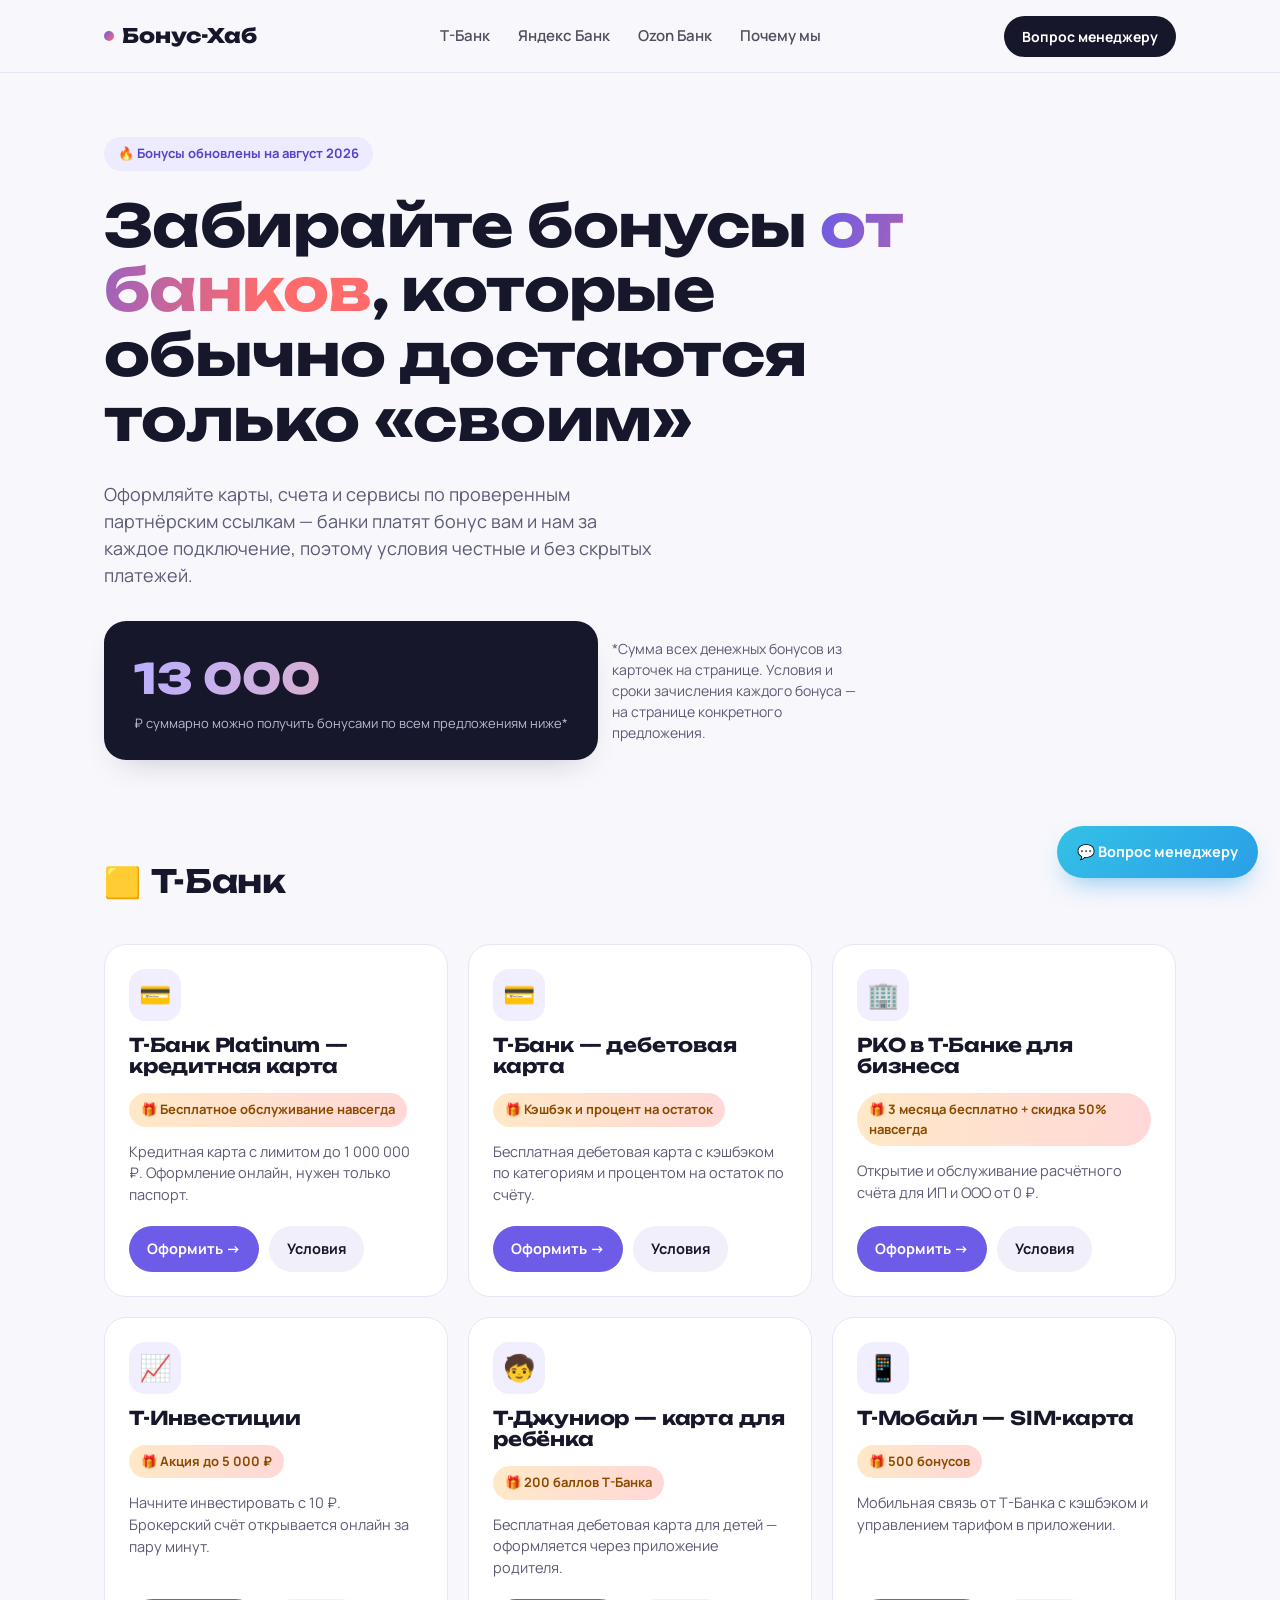
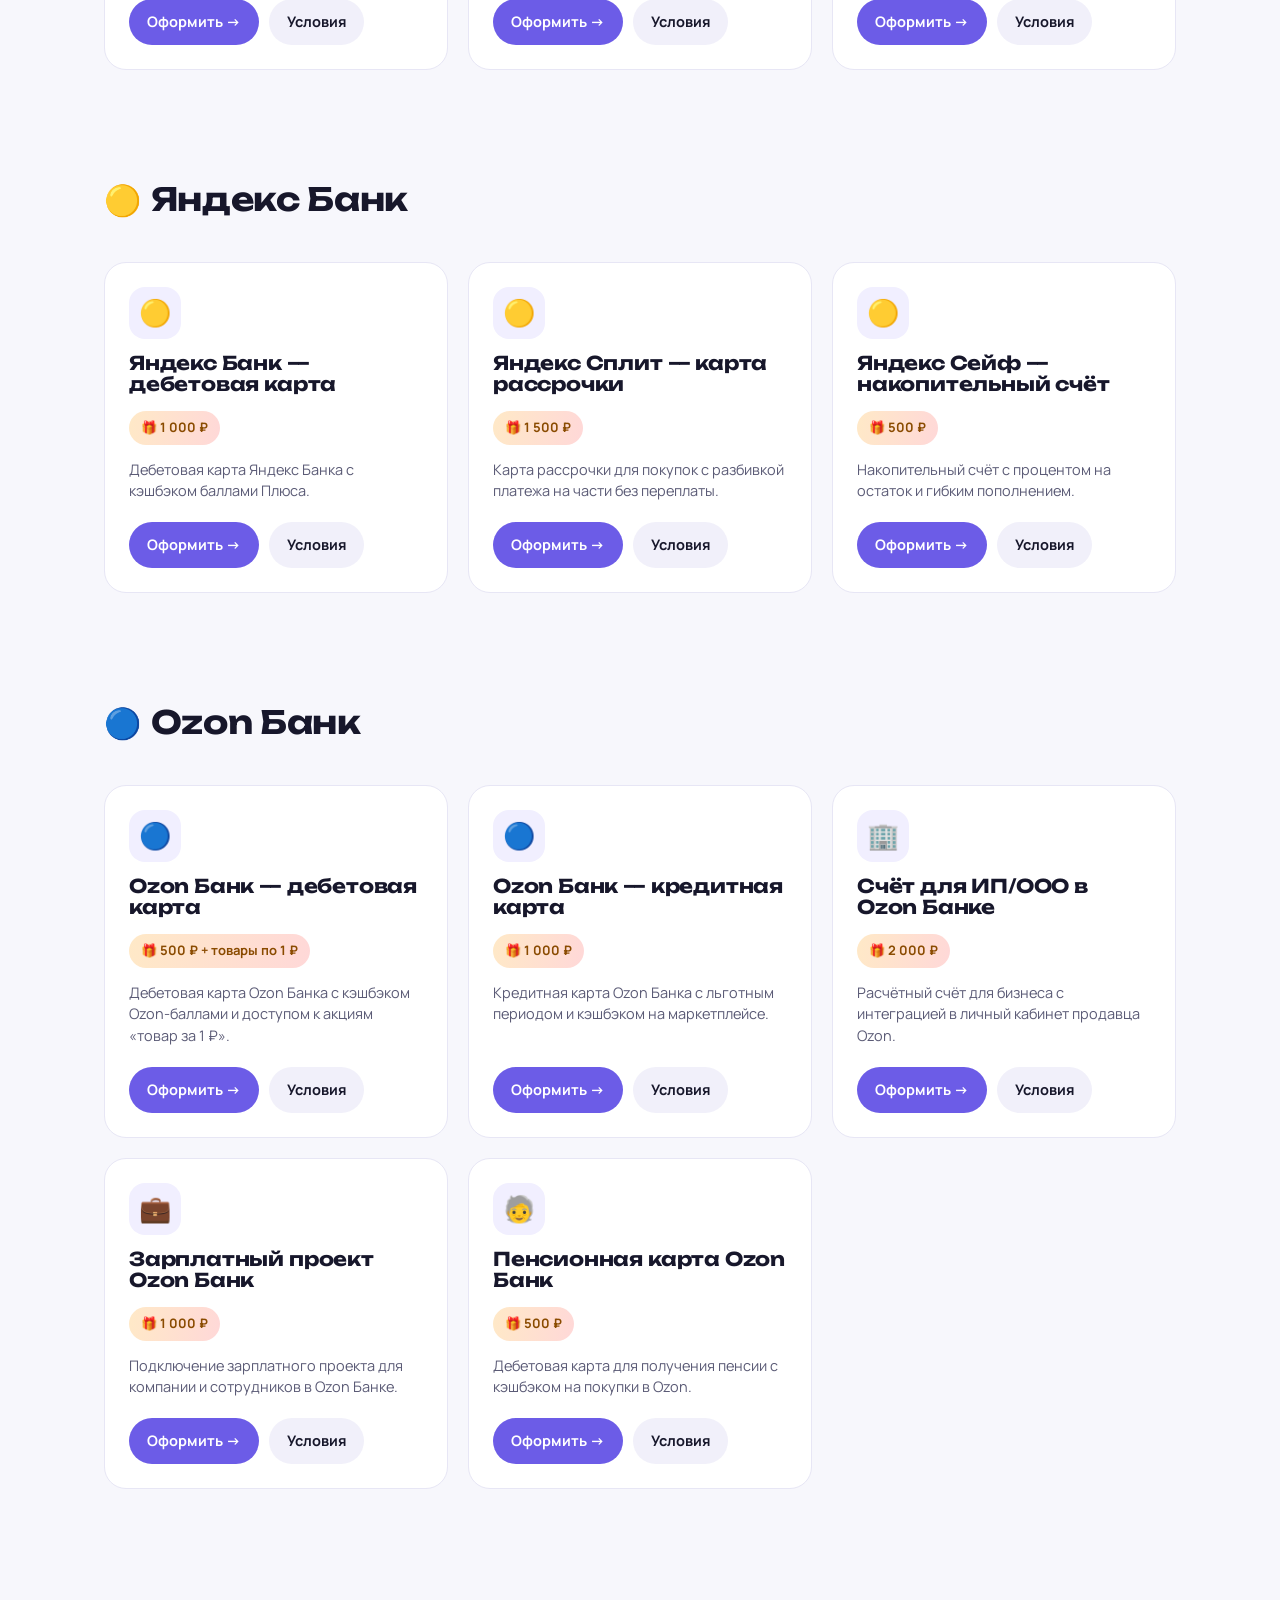
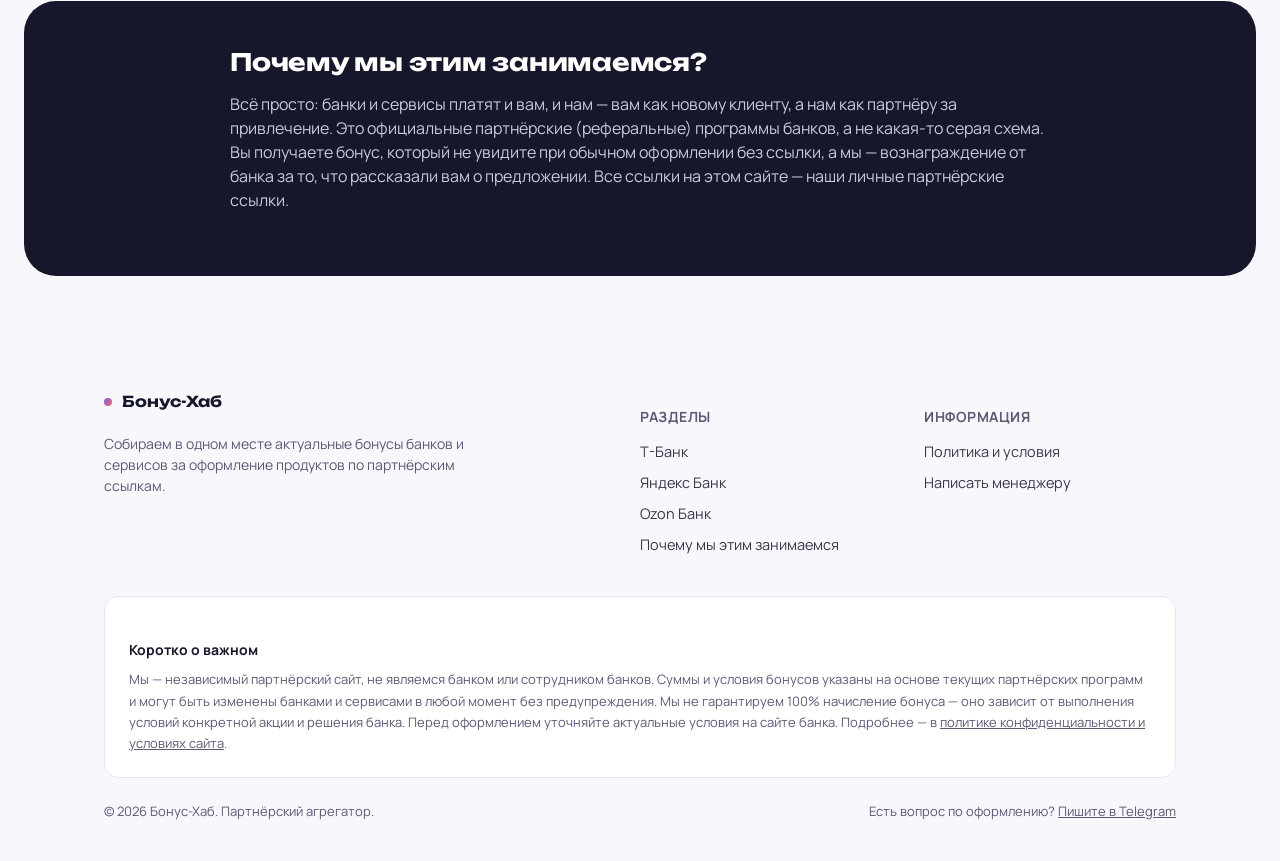
==== index.html @ 2cb7980d "Add files via upload" ====
<!DOCTYPE html>
<html lang="ru">
<head>
<meta charset="UTF-8">
<meta name="viewport" content="width=device-width, initial-scale=1.0">
<title>Бонус-Хаб — бонусы банков за оформление карт и счетов по ссылке</title>
<meta name="description" content="Каталог актуальных партнёрских предложений Т-Банка, Яндекс Банка и Ozon Банка: карты, счета, инвестиции и бонусы за оформление.">
<link rel="stylesheet" href="style.css">

</head>
<body>
<header class="site-header">
  <div class="container">
    <a href="index.html" class="logo"><span class="dot"></span>Бонус-Хаб</a>
    <nav class="main-nav">
      <a href="index.html#tbank">Т-Банк</a>
      <a href="index.html#yandex">Яндекс Банк</a>
      <a href="index.html#ozon">Ozon Банк</a>
      <a href="index.html#why">Почему мы</a>
    </nav>
    <a class="nav-cta" href="https://t.me/haunterof" target="_blank" rel="noopener">Вопрос менеджеру</a>
  </div>
</header>


<section class="hero">
  <div class="container">
    <span class="eyebrow">🔥 Бонусы обновлены на август 2026</span>
    <h1>Забирайте бонусы <em>от банков</em>, которые обычно достаются только «своим»</h1>
    <p class="lead">Оформляйте карты, счета и сервисы по проверенным партнёрским ссылкам — банки платят
    бонус вам и нам за каждое подключение, поэтому условия честные и без скрытых платежей.</p>
    <div class="bonus-ticker">
      <div class="ticker-figure">
        <div class="num" data-count-to="13000">0</div>
        <div class="cap">₽ суммарно можно получить бонусами по всем предложениям ниже*</div>
      </div>
      <div class="ticker-side">*Сумма всех денежных бонусов из карточек на странице. Условия и сроки зачисления
      каждого бонуса — на странице конкретного предложения.</div>
    </div>
  </div>
</section>

  <section class="section" id="tbank">
    <div class="container">
      <div class="section-head">
        <h2><span class="group-icon">🟨</span>Т-Банк</h2>
      </div>
      <div class="grid">
        <div class="card">
          <div class="icon">💳</div>
          <h3>Т-Банк Platinum — кредитная карта</h3>
          <span class="bonus-pill">🎁 Бесплатное обслуживание навсегда</span>
          <p class="desc">Кредитная карта с лимитом до 1 000 000 ₽. Оформление онлайн, нужен только паспорт.</p>
          <div class="card-actions">
            <a class="btn btn-primary" href="https://tbank.ru/baf/5Tj27LB425G" target="_blank" rel="noopener" data-offer="tbank-platinum" data-offer-title="Т-Банк Platinum — кредитная карта">Оформить →</a>
            <a class="btn btn-ghost" href="offer/tbank-platinum.html">Условия</a>
          </div>
        </div>
        <div class="card">
          <div class="icon">💳</div>
          <h3>Т-Банк — дебетовая карта</h3>
          <span class="bonus-pill">🎁 Кэшбэк и процент на остаток</span>
          <p class="desc">Бесплатная дебетовая карта с кэшбэком по категориям и процентом на остаток по счёту.</p>
          <div class="card-actions">
            <a class="btn btn-primary" href="https://tbank.ru/baf/4lQLvVYz0cz" target="_blank" rel="noopener" data-offer="tbank-debit" data-offer-title="Т-Банк — дебетовая карта">Оформить →</a>
            <a class="btn btn-ghost" href="offer/tbank-debit.html">Условия</a>
          </div>
        </div>
        <div class="card">
          <div class="icon">🏢</div>
          <h3>РКО в Т-Банке для бизнеса</h3>
          <span class="bonus-pill">🎁 3 месяца бесплатно + скидка 50% навсегда</span>
          <p class="desc">Открытие и обслуживание расчётного счёта для ИП и ООО от 0 ₽.</p>
          <div class="card-actions">
            <a class="btn btn-primary" href="https://tbank.ru/baf/64Gxgk6BWhQ" target="_blank" rel="noopener" data-offer="tbank-rko" data-offer-title="РКО в Т-Банке для бизнеса">Оформить →</a>
            <a class="btn btn-ghost" href="offer/tbank-rko.html">Условия</a>
          </div>
        </div>
        <div class="card">
          <div class="icon">📈</div>
          <h3>Т-Инвестиции</h3>
          <span class="bonus-pill">🎁 Акция до 5 000 ₽</span>
          <p class="desc">Начните инвестировать с 10 ₽. Брокерский счёт открывается онлайн за пару минут.</p>
          <div class="card-actions">
            <a class="btn btn-primary" href="https://tbank.ru/baf/9kI6DFXaara" target="_blank" rel="noopener" data-offer="tbank-invest" data-offer-title="Т-Инвестиции">Оформить →</a>
            <a class="btn btn-ghost" href="offer/tbank-invest.html">Условия</a>
          </div>
        </div>
        <div class="card">
          <div class="icon">🧒</div>
          <h3>Т-Джуниор — карта для ребёнка</h3>
          <span class="bonus-pill">🎁 200 баллов Т-Банка</span>
          <p class="desc">Бесплатная дебетовая карта для детей — оформляется через приложение родителя.</p>
          <div class="card-actions">
            <a class="btn btn-primary" href="https://tbank.ru/baf/8ql5rfCfzQf" target="_blank" rel="noopener" data-offer="tbank-junior" data-offer-title="Т-Джуниор — карта для ребёнка">Оформить →</a>
            <a class="btn btn-ghost" href="offer/tbank-junior.html">Условия</a>
          </div>
        </div>
        <div class="card">
          <div class="icon">📱</div>
          <h3>Т-Мобайл — SIM-карта</h3>
          <span class="bonus-pill">🎁 500 бонусов</span>
          <p class="desc">Мобильная связь от Т-Банка с кэшбэком и управлением тарифом в приложении.</p>
          <div class="card-actions">
            <a class="btn btn-primary" href="https://tbank.ru/baf/8hSGwIZW54S" target="_blank" rel="noopener" data-offer="tbank-mobile" data-offer-title="Т-Мобайл — SIM-карта">Оформить →</a>
            <a class="btn btn-ghost" href="offer/tbank-mobile.html">Условия</a>
          </div>
        </div>
      </div>
    </div>
  </section>
  <section class="section" id="yandex">
    <div class="container">
      <div class="section-head">
        <h2><span class="group-icon">🟡</span>Яндекс Банк</h2>
      </div>
      <div class="grid">
        <div class="card">
          <div class="icon">🟡</div>
          <h3>Яндекс Банк — дебетовая карта</h3>
          <span class="bonus-pill">🎁 1 000 ₽</span>
          <p class="desc">Дебетовая карта Яндекс Банка с кэшбэком баллами Плюса.</p>
          <div class="card-actions">
            <a class="btn btn-primary" href="https://bank.yandex.ru/invite?refid=e7SSCnDjRBT" target="_blank" rel="noopener" data-offer="yandex-debit" data-offer-title="Яндекс Банк — дебетовая карта">Оформить →</a>
            <a class="btn btn-ghost" href="offer/yandex-debit.html">Условия</a>
          </div>
        </div>
        <div class="card">
          <div class="icon">🟡</div>
          <h3>Яндекс Сплит — карта рассрочки</h3>
          <span class="bonus-pill">🎁 1 500 ₽</span>
          <p class="desc">Карта рассрочки для покупок с разбивкой платежа на части без переплаты.</p>
          <div class="card-actions">
            <a class="btn btn-primary" href="https://bank.yandex.ru/invite?refid=cURaw6tEZcP" target="_blank" rel="noopener" data-offer="yandex-split" data-offer-title="Яндекс Сплит — карта рассрочки">Оформить →</a>
            <a class="btn btn-ghost" href="offer/yandex-split.html">Условия</a>
          </div>
        </div>
        <div class="card">
          <div class="icon">🟡</div>
          <h3>Яндекс Сейф — накопительный счёт</h3>
          <span class="bonus-pill">🎁 500 ₽</span>
          <p class="desc">Накопительный счёт с процентом на остаток и гибким пополнением.</p>
          <div class="card-actions">
            <a class="btn btn-primary" href="https://bank.yandex.ru/invite?refid=hvX64fStmDf&id=saqgg" target="_blank" rel="noopener" data-offer="yandex-seif" data-offer-title="Яндекс Сейф — накопительный счёт">Оформить →</a>
            <a class="btn btn-ghost" href="offer/yandex-seif.html">Условия</a>
          </div>
        </div>
      </div>
    </div>
  </section>
  <section class="section" id="ozon">
    <div class="container">
      <div class="section-head">
        <h2><span class="group-icon">🔵</span>Ozon Банк</h2>
      </div>
      <div class="grid">
        <div class="card">
          <div class="icon">🔵</div>
          <h3>Ozon Банк — дебетовая карта</h3>
          <span class="bonus-pill">🎁 500 ₽ + товары по 1 ₽</span>
          <p class="desc">Дебетовая карта Ozon Банка с кэшбэком Ozon-баллами и доступом к акциям «товар за 1 ₽».</p>
          <div class="card-actions">
            <a class="btn btn-primary" href="https://ozon.ru/fintech/promo/ref/LKIJL5QAJ" target="_blank" rel="noopener" data-offer="ozon-debit" data-offer-title="Ozon Банк — дебетовая карта">Оформить →</a>
            <a class="btn btn-ghost" href="offer/ozon-debit.html">Условия</a>
          </div>
        </div>
        <div class="card">
          <div class="icon">🔵</div>
          <h3>Ozon Банк — кредитная карта</h3>
          <span class="bonus-pill">🎁 1 000 ₽</span>
          <p class="desc">Кредитная карта Ozon Банка с льготным периодом и кэшбэком на маркетплейсе.</p>
          <div class="card-actions">
            <a class="btn btn-primary" href="https://ozon.ru/fintech/promo/ref/-ZOZU7HO5" target="_blank" rel="noopener" data-offer="ozon-credit" data-offer-title="Ozon Банк — кредитная карта">Оформить →</a>
            <a class="btn btn-ghost" href="offer/ozon-credit.html">Условия</a>
          </div>
        </div>
        <div class="card">
          <div class="icon">🏢</div>
          <h3>Счёт для ИП/ООО в Ozon Банке</h3>
          <span class="bonus-pill">🎁 2 000 ₽</span>
          <p class="desc">Расчётный счёт для бизнеса с интеграцией в личный кабинет продавца Ozon.</p>
          <div class="card-actions">
            <a class="btn btn-primary" href="https://ozon.ru/fintech/apps/mgm/LYDB_XROA" target="_blank" rel="noopener" data-offer="ozon-ip" data-offer-title="Счёт для ИП/ООО в Ozon Банке">Оформить →</a>
            <a class="btn btn-ghost" href="offer/ozon-ip.html">Условия</a>
          </div>
        </div>
        <div class="card">
          <div class="icon">💼</div>
          <h3>Зарплатный проект Ozon Банк</h3>
          <span class="bonus-pill">🎁 1 000 ₽</span>
          <p class="desc">Подключение зарплатного проекта для компании и сотрудников в Ozon Банке.</p>
          <div class="card-actions">
            <a class="btn btn-primary" href="https://ozon.ru/fintech/promo/ref/L93ATEM-J" target="_blank" rel="noopener" data-offer="ozon-salary" data-offer-title="Зарплатный проект Ozon Банк">Оформить →</a>
            <a class="btn btn-ghost" href="offer/ozon-salary.html">Условия</a>
          </div>
        </div>
        <div class="card">
          <div class="icon">🧓</div>
          <h3>Пенсионная карта Ozon Банк</h3>
          <span class="bonus-pill">🎁 500 ₽</span>
          <p class="desc">Дебетовая карта для получения пенсии с кэшбэком на покупки в Ozon.</p>
          <div class="card-actions">
            <a class="btn btn-primary" href="https://ozon.ru/fintech/promo/ref/CKUILR3BC" target="_blank" rel="noopener" data-offer="ozon-pension" data-offer-title="Пенсионная карта Ozon Банк">Оформить →</a>
            <a class="btn btn-ghost" href="offer/ozon-pension.html">Условия</a>
          </div>
        </div>
      </div>
    </div>
  </section>
<section class="section" id="why">
  <div class="why">
    <div class="container">
      <h2>Почему мы этим занимаемся?</h2>
      <p>Всё просто: банки и сервисы платят и вам, и нам — вам как новому клиенту, а нам как
      партнёру за привлечение. Это официальные партнёрские (реферальные) программы банков, а не
      какая-то серая схема. Вы получаете бонус, который не увидите при обычном оформлении без ссылки,
      а мы — вознаграждение от банка за то, что рассказали вам о предложении. Все ссылки на этом сайте — наши
      личные партнёрские ссылки.</p>
    </div>
  </div>
</section>

<footer class="site-footer">
  <div class="container">
    <div class="footer-cols">
      <div>
        <div class="badge-group"><span class="dot" style="width:8px;height:8px;border-radius:50%;background:linear-gradient(135deg,#6C5CE7,#FF6B6B);display:inline-block;"></span>Бонус-Хаб</div>
        <p class="muted" style="max-width:360px;font-size:14px;">Собираем в одном месте актуальные бонусы банков и сервисов за оформление продуктов по партнёрским ссылкам.</p>
      </div>
      <div>
        <h4>Разделы</h4>
        <a href="index.html#tbank">Т-Банк</a>
        <a href="index.html#yandex">Яндекс Банк</a>
        <a href="index.html#ozon">Ozon Банк</a>
        <a href="index.html#why">Почему мы этим занимаемся</a>
      </div>
      <div>
        <h4>Информация</h4>
        <a href="privacy.html">Политика и условия</a>
        <a href="https://t.me/haunterof" target="_blank" rel="noopener">Написать менеджеру</a>
      </div>
    </div>
    <div class="legal-box">
      <h4>Коротко о важном</h4>
      Мы — независимый партнёрский сайт, не являемся банком или сотрудником банков. Суммы и условия бонусов
      указаны на основе текущих партнёрских программ и могут быть изменены банками и сервисами в любой момент
      без предупреждения. Мы не гарантируем 100% начисление бонуса — оно зависит от выполнения условий конкретной
      акции и решения банка. Перед оформлением уточняйте актуальные условия на сайте банка. Подробнее — в
      <a href="privacy.html" style="text-decoration:underline;">политике конфиденциальности и условиях сайта</a>.
    </div>
    <div class="copyright">
      <span>© 2026 Бонус-Хаб. Партнёрский агрегатор.</span>
      <span>Есть вопрос по оформлению? <a href="https://t.me/haunterof" target="_blank" rel="noopener" style="text-decoration:underline;">Пишите в Telegram</a></span>
    </div>
  </div>
</footer>
<a class="tg-float" href="https://t.me/haunterof" target="_blank" rel="noopener">💬 Вопрос менеджеру</a>
<script src="script.js"></script>

</body>
</html>
---- style.css ----
@import url('https://fonts.googleapis.com/css2?family=Unbounded:wght@500;700;800&family=Manrope:wght@400;500;600;700;800&display=swap');

:root{
  --bg:#F7F7FC;
  --surface:#FFFFFF;
  --text:#17172B;
  --muted:#5B5B76;
  --primary:#6C5CE7;
  --primary-dark:#5645C9;
  --coral:#FF6B6B;
  --mint:#00C896;
  --yellow:#FFC145;
  --line:#E7E6F5;
  --radius:22px;
  --radius-sm:14px;
  --shadow:0 14px 34px -18px rgba(23,23,43,.28);
}

*{box-sizing:border-box;}
html{scroll-behavior:smooth;}
body{
  margin:0;
  font-family:'Manrope',system-ui,sans-serif;
  background:var(--bg);
  color:var(--text);
  line-height:1.5;
  -webkit-font-smoothing:antialiased;
}
h1,h2,h3,.display{
  font-family:'Unbounded','Manrope',sans-serif;
  font-weight:700;
  line-height:1.12;
  letter-spacing:-.01em;
  margin:0 0 .5em;
}
a{color:inherit;text-decoration:none;}
img{max-width:100%;display:block;}
.container{max-width:1120px;margin:0 auto;padding:0 24px;}
.muted{color:var(--muted);}

/* Header */
.site-header{
  position:sticky;top:0;z-index:50;
  background:rgba(247,247,252,.85);
  backdrop-filter:blur(10px);
  border-bottom:1px solid var(--line);
}
.site-header .container{
  display:flex;align-items:center;justify-content:space-between;
  height:72px;
}
.logo{
  font-family:'Unbounded',sans-serif;font-weight:800;font-size:20px;
  display:flex;align-items:center;gap:8px;
}
.logo span.dot{
  width:10px;height:10px;border-radius:50%;
  background:linear-gradient(135deg,var(--primary),var(--coral));
  display:inline-block;
}
nav.main-nav{display:flex;gap:28px;font-weight:600;font-size:15px;}
nav.main-nav a{opacity:.75;transition:opacity .15s;}
nav.main-nav a:hover{opacity:1;}
.nav-cta{
  background:var(--text);color:#fff;padding:10px 18px;border-radius:100px;
  font-weight:700;font-size:14px;white-space:nowrap;
}

/* Hero */
.hero{padding:64px 0 40px;}
.eyebrow{
  display:inline-flex;align-items:center;gap:8px;
  background:#EDEBFF;color:var(--primary-dark);
  font-weight:700;font-size:13px;padding:7px 14px;border-radius:100px;
  margin-bottom:22px;
}
.hero h1{font-size:clamp(34px,5.4vw,58px);max-width:820px;}
.hero h1 em{
  font-style:normal;
  background:linear-gradient(100deg,var(--primary),var(--coral) 70%);
  -webkit-background-clip:text;background-clip:text;color:transparent;
}
.hero p.lead{font-size:18px;max-width:560px;color:var(--muted);margin-bottom:32px;}

.bonus-ticker{
  display:flex;gap:14px;flex-wrap:wrap;align-items:flex-end;margin:28px 0 8px;
}
.ticker-figure{
  background:var(--text);color:#fff;border-radius:var(--radius);
  padding:26px 30px;min-width:230px;
  box-shadow:var(--shadow);
}
.ticker-figure .num{
  font-family:'Unbounded',sans-serif;font-weight:800;font-size:42px;
  background:linear-gradient(100deg,#B9AFFF,#FFB199);
  -webkit-background-clip:text;background-clip:text;color:transparent;
}
.ticker-figure .cap{font-size:13px;color:#B9B9D6;margin-top:4px;}
.ticker-side{align-self:center;color:var(--muted);font-size:14px;max-width:260px;}

/* Section headings */
.section{padding:56px 0;}
.section-head{display:flex;align-items:flex-end;justify-content:space-between;gap:20px;margin-bottom:28px;flex-wrap:wrap;}
.section-head h2{font-size:clamp(24px,3vw,32px);}
.group-icon{font-size:30px;margin-right:10px;}

/* Cards grid */
.grid{display:grid;grid-template-columns:repeat(auto-fill,minmax(280px,1fr));gap:20px;}
.card{
  background:var(--surface);border:1px solid var(--line);border-radius:var(--radius);
  padding:24px;display:flex;flex-direction:column;gap:14px;
  transition:transform .18s ease, box-shadow .18s ease;
}
.card:hover{transform:translateY(-4px);box-shadow:var(--shadow);}
.card .icon{
  width:52px;height:52px;border-radius:16px;display:flex;align-items:center;justify-content:center;
  font-size:26px;background:#F1EFFF;
}
.card h3{font-size:19px;margin-bottom:2px;}
.card p.desc{color:var(--muted);font-size:14.5px;flex:1;margin:0;}
.bonus-pill{
  align-self:flex-start;
  background:linear-gradient(100deg,#FFE9C7,#FFD8D8);
  color:#8A4B00;font-weight:700;font-size:13px;padding:7px 12px;border-radius:100px;
}
.card-actions{display:flex;gap:10px;margin-top:6px;flex-wrap:wrap;}
.btn{
  border:none;cursor:pointer;font-family:inherit;font-weight:700;font-size:14.5px;
  padding:12px 18px;border-radius:100px;display:inline-flex;align-items:center;gap:6px;
  transition:transform .12s ease, opacity .12s ease;
}
.btn:active{transform:scale(.97);}
.btn-primary{background:var(--primary);color:#fff;}
.btn-primary:hover{background:var(--primary-dark);}
.btn-ghost{background:#F1F0FA;color:var(--text);}
.btn-ghost:hover{background:#E6E4F7;}
.btn-block{width:100%;justify-content:center;}
.btn-lg{padding:15px 26px;font-size:16px;}

/* Offer detail page */
.offer-hero{padding:52px 0 32px;}
.offer-hero .icon-big{
  width:76px;height:76px;border-radius:22px;background:#F1EFFF;
  display:flex;align-items:center;justify-content:center;font-size:38px;margin-bottom:20px;
}
.offer-hero h1{font-size:clamp(28px,4vw,42px);max-width:680px;}
.offer-grid{display:grid;grid-template-columns:1.5fr 1fr;gap:32px;align-items:start;}
@media(max-width:860px){.offer-grid{grid-template-columns:1fr;}}
.panel{
  background:var(--surface);border:1px solid var(--line);border-radius:var(--radius);
  padding:28px;
}
.steps{list-style:none;margin:0;padding:0;counter-reset:step;}
.steps li{
  counter-increment:step;
  position:relative;padding:0 0 22px 40px;
  border-left:2px solid var(--line);margin-left:16px;
}
.steps li:last-child{border-left-color:transparent;padding-bottom:0;}
.steps li::before{
  content:counter(step);
  position:absolute;left:-17px;top:-2px;
  width:34px;height:34px;border-radius:50%;
  background:var(--primary);color:#fff;font-weight:800;font-size:14px;
  display:flex;align-items:center;justify-content:center;
  font-family:'Unbounded',sans-serif;
}
.steps li b{display:block;margin-bottom:3px;}
.sticky-card{position:sticky;top:96px;}
.sticky-card .bonus-pill{font-size:15px;padding:10px 16px;margin-bottom:16px;}
.fine{font-size:13px;color:var(--muted);margin-top:16px;}

/* Why us / footer */
.why{
  background:var(--text);color:#fff;border-radius:32px;padding:48px 40px;margin:0 24px;
}
.why .container{padding:0;max-width:820px;margin:0 auto;}
.why h2{color:#fff;}
.why p{color:#C9C8DE;font-size:16px;}

.site-footer{padding:56px 0 40px;}
.footer-cols{display:grid;grid-template-columns:2fr 1fr 1fr;gap:32px;margin-bottom:32px;}
@media(max-width:700px){.footer-cols{grid-template-columns:1fr;}}
.footer-cols h4{font-size:14px;text-transform:uppercase;letter-spacing:.04em;color:var(--muted);margin-bottom:14px;}
.footer-cols a{display:block;margin-bottom:9px;font-size:14.5px;color:var(--text);opacity:.85;}
.footer-cols a:hover{opacity:1;}
.legal-box{
  background:var(--surface);border:1px solid var(--line);border-radius:var(--radius-sm);
  padding:22px 24px;font-size:13px;color:var(--muted);line-height:1.65;
}
.legal-box h4{color:var(--text);font-size:14px;margin-bottom:8px;}
.copyright{margin-top:24px;font-size:13px;color:var(--muted);display:flex;justify-content:space-between;flex-wrap:wrap;gap:8px;}

/* Telegram floating button */
.tg-float{
  position:fixed;right:22px;bottom:22px;z-index:60;
  background:linear-gradient(135deg,#34C1E6,#2A9FE8);
  color:#fff;padding:15px 20px;border-radius:100px;
  display:flex;align-items:center;gap:10px;font-weight:700;font-size:14.5px;
  box-shadow:0 12px 26px -10px rgba(42,159,232,.6);
}
.tg-float:hover{filter:brightness(1.06);}

.badge-group{display:inline-flex;align-items:center;gap:10px;font-family:'Unbounded',sans-serif;font-weight:700;font-size:15px;margin:0 0 6px;}

@media(max-width:640px){
  nav.main-nav{display:none;}
  .hero{padding:40px 0 24px;}
  .why{margin:0 12px;padding:34px 22px;border-radius:24px;}
}
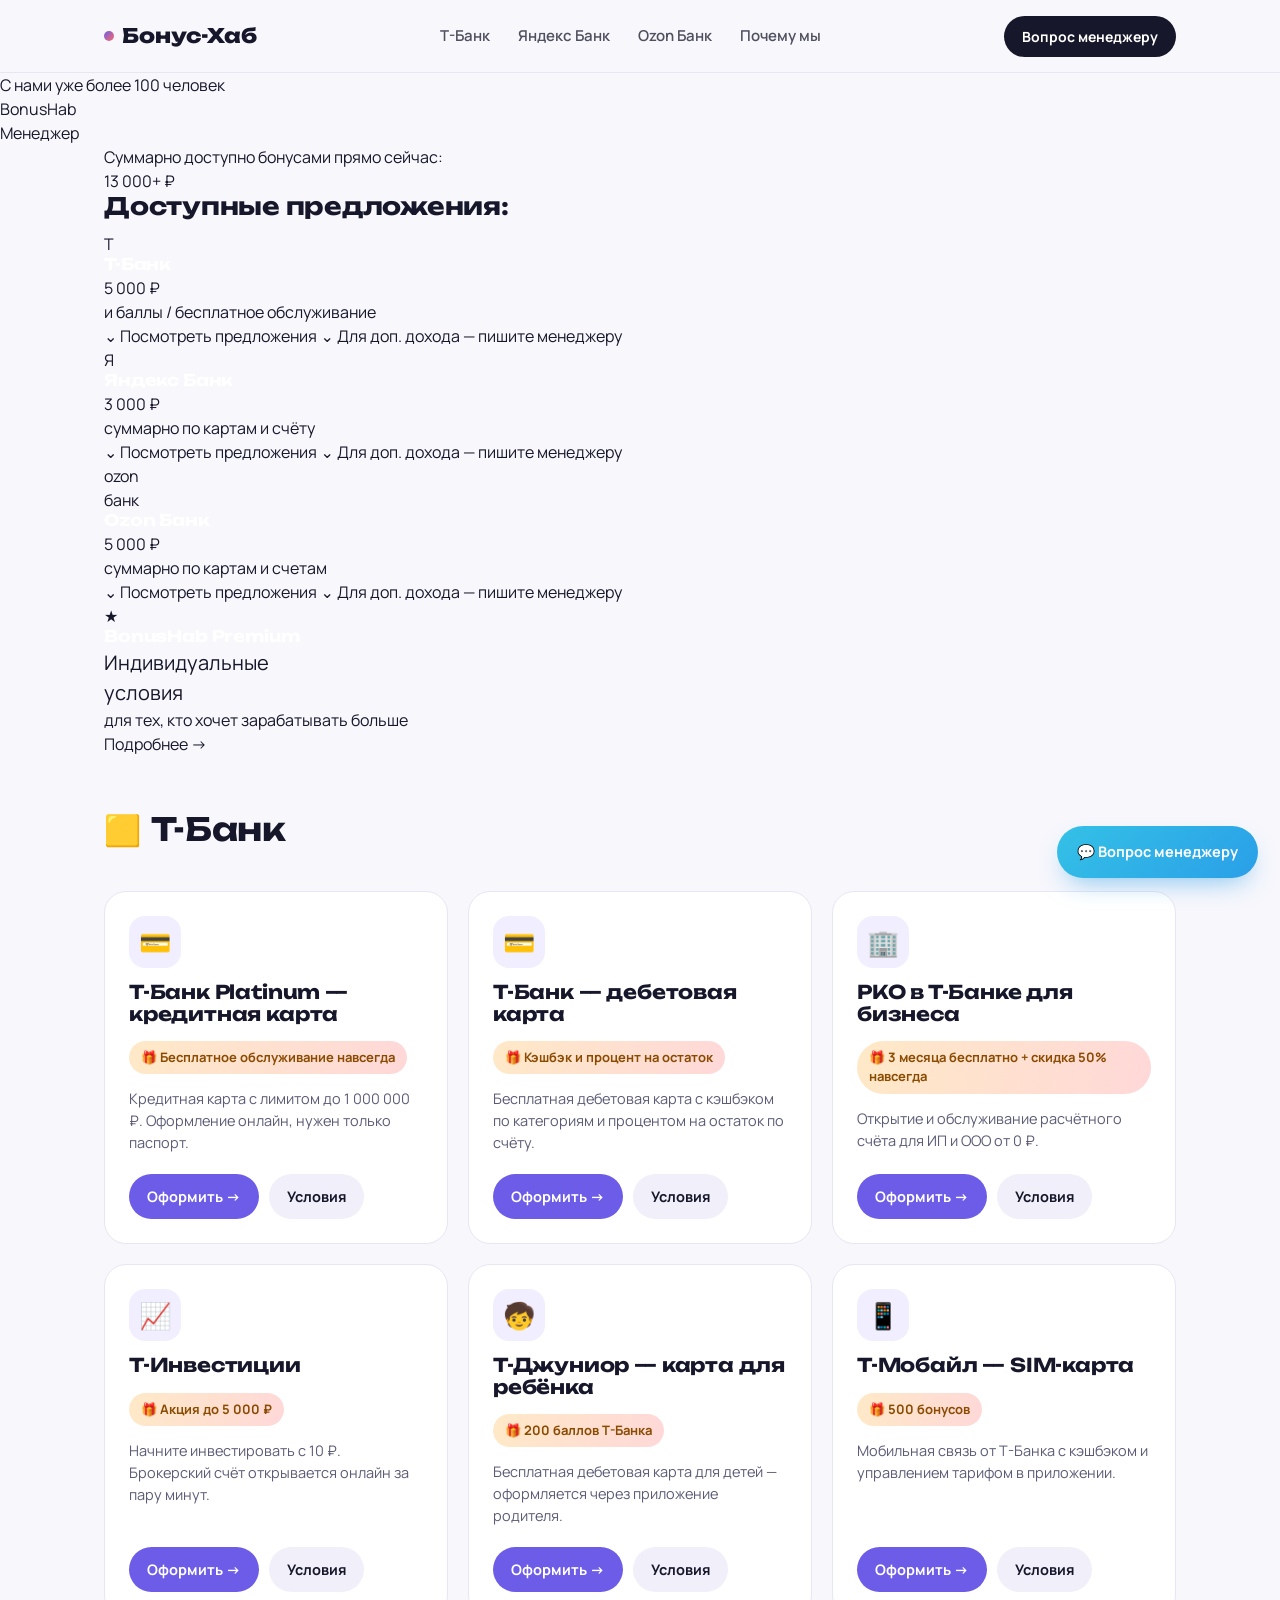
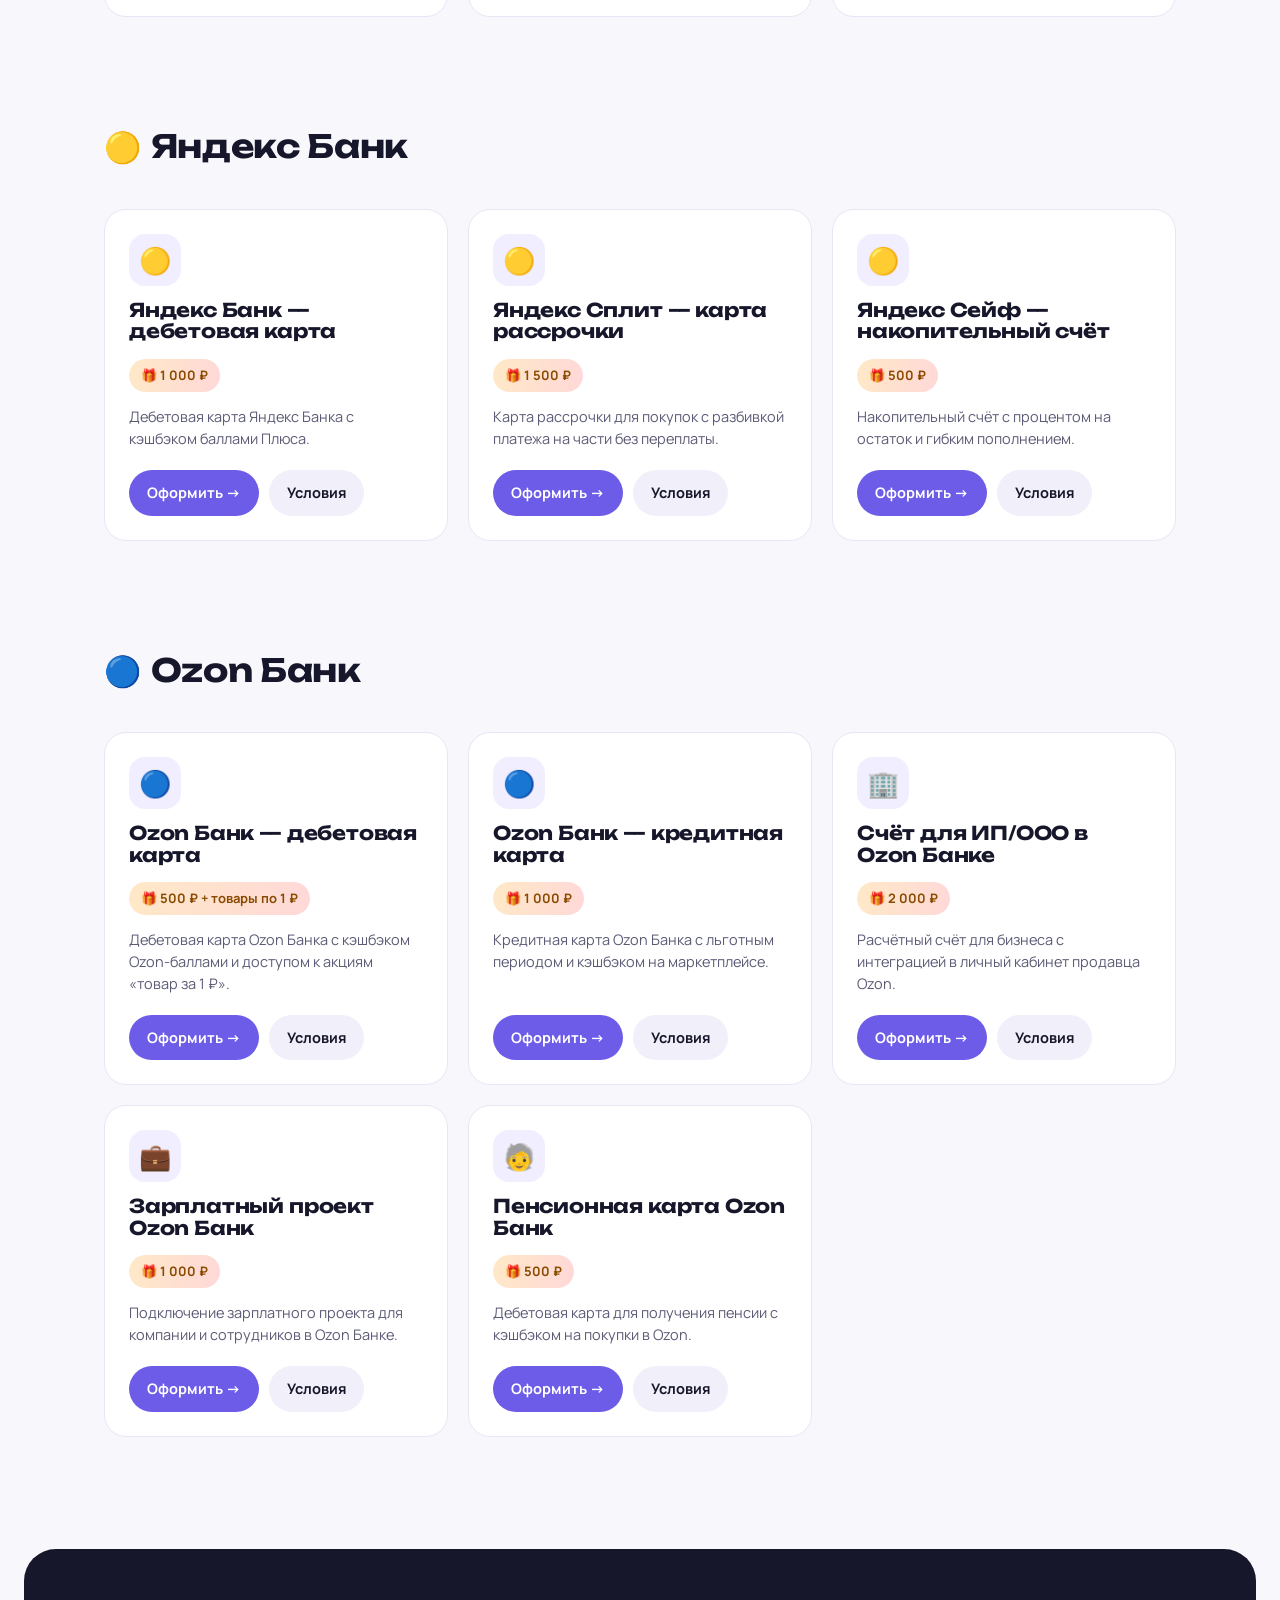
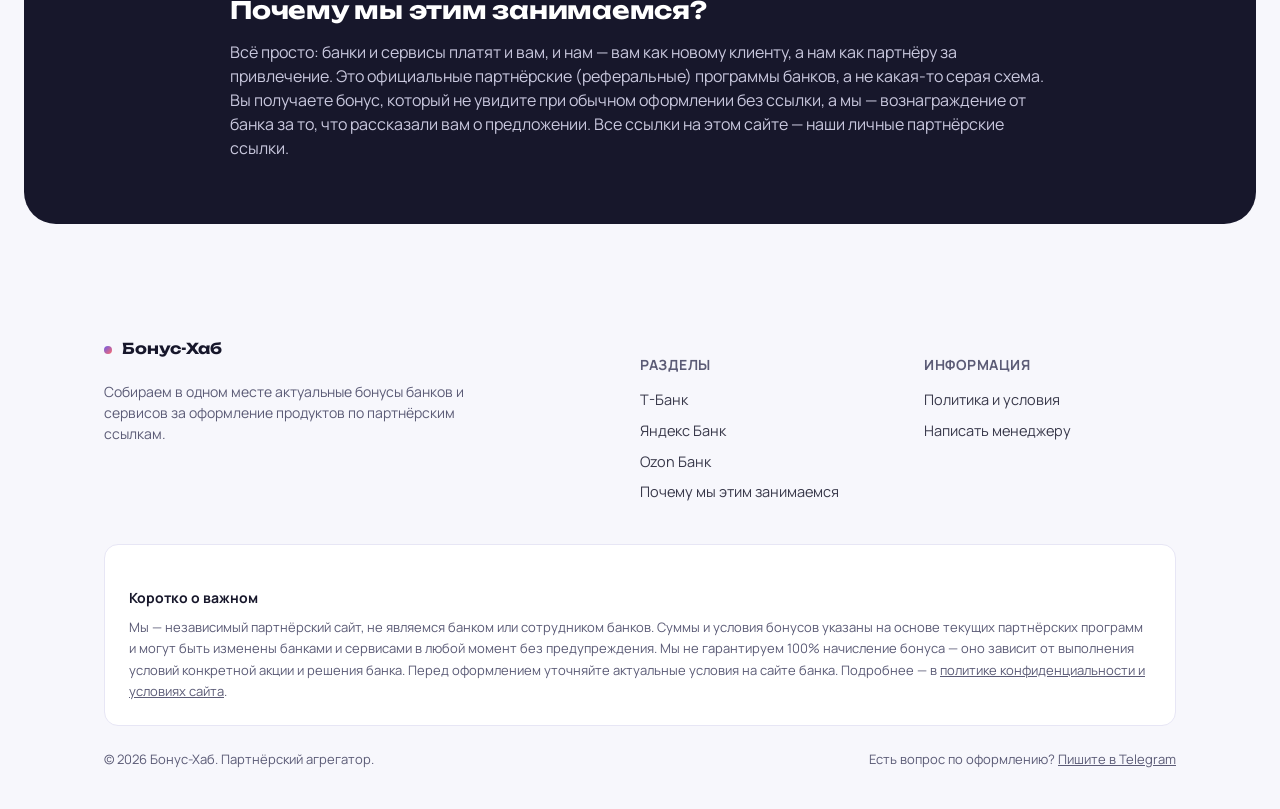
==== commit 727485c9: "Update index.html" ====
--- a/index.html
+++ b/index.html
@@ -23,19 +23,52 @@
 </header>
 
 
-<section class="hero">
+<section class="home-hero">
+  <div class="notch-bar">
+    <div class="notch notch-navy notch-side">С нами уже более 100 человек</div>
+    <div class="notch-mid"><div class="notch notch-dark">BonusHab</div></div>
+    <a class="notch notch-navy notch-side notch-link" href="https://t.me/haunterof" target="_blank" rel="noopener">Менеджер</a>
+  </div>
   <div class="container">
-    <span class="eyebrow">🔥 Бонусы обновлены на август 2026</span>
-    <h1>Забирайте бонусы <em>от банков</em>, которые обычно достаются только «своим»</h1>
-    <p class="lead">Оформляйте карты, счета и сервисы по проверенным партнёрским ссылкам — банки платят
-    бонус вам и нам за каждое подключение, поэтому условия честные и без скрытых платежей.</p>
-    <div class="bonus-ticker">
-      <div class="ticker-figure">
-        <div class="num" data-count-to="13000">0</div>
-        <div class="cap">₽ суммарно можно получить бонусами по всем предложениям ниже*</div>
-      </div>
-      <div class="ticker-side">*Сумма всех денежных бонусов из карточек на странице. Условия и сроки зачисления
-      каждого бонуса — на странице конкретного предложения.</div>
+    <div class="stat-banner">
+      <div class="label">Суммарно доступно бонусами прямо сейчас:</div>
+      <div class="value">13 000+ ₽</div>
+    </div>
+    <h2 class="offers-heading">Доступные предложения:</h2>
+    <div class="carousel-wrap">
+      <div class="carousel">
+      <a href="#tbank" class="bank-card">
+        <div class="logo-badge"><div class="glow glow-tbank"></div><div class="mark mark-tbank">T</div></div>
+        <h3 style="color:#fff;font-size:16px;margin-bottom:2px;">Т-Банк</h3>
+        <div class="amount">5 000 ₽</div>
+        <div class="amount-cap">и баллы / бесплатное обслуживание</div>
+        <span class="btn-black">⌄ Посмотреть предложения ⌄</span>
+        <a class="btn-outline" href="https://t.me/haunterof" target="_blank" rel="noopener">Для доп. дохода — пишите менеджеру</a>
+      </a>
+      <a href="#yandex" class="bank-card">
+        <div class="logo-badge"><div class="glow glow-yandex"></div><div class="mark mark-yandex">Я</div></div>
+        <h3 style="color:#fff;font-size:16px;margin-bottom:2px;">Яндекс Банк</h3>
+        <div class="amount">3 000 ₽</div>
+        <div class="amount-cap">суммарно по картам и счёту</div>
+        <span class="btn-black">⌄ Посмотреть предложения ⌄</span>
+        <a class="btn-outline" href="https://t.me/haunterof" target="_blank" rel="noopener">Для доп. дохода — пишите менеджеру</a>
+      </a>
+      <a href="#ozon" class="bank-card">
+        <div class="logo-badge"><div class="glow glow-ozon"></div><div class="mark mark-ozon">ozon<br>банк</div></div>
+        <h3 style="color:#fff;font-size:16px;margin-bottom:2px;">Ozon Банк</h3>
+        <div class="amount">5 000 ₽</div>
+        <div class="amount-cap">суммарно по картам и счетам</div>
+        <span class="btn-black">⌄ Посмотреть предложения ⌄</span>
+        <a class="btn-outline" href="https://t.me/haunterof" target="_blank" rel="noopener">Для доп. дохода — пишите менеджеру</a>
+      </a>
+      <div class="bank-card premium">
+        <div class="logo-badge"><div class="glow glow-premium"></div><div class="mark mark-premium">★</div></div>
+        <h3 style="color:#fff;font-size:16px;margin-bottom:2px;">BonusHab Premium</h3>
+        <div class="amount" style="font-size:20px;">Индивидуальные<br>условия</div>
+        <div class="amount-cap">для тех, кто хочет зарабатывать больше</div>
+        <a class="btn-black" href="https://t.me/haunterof" target="_blank" rel="noopener">Подробнее →</a>
+      </div>
+      </div>
     </div>
   </div>
 </section>
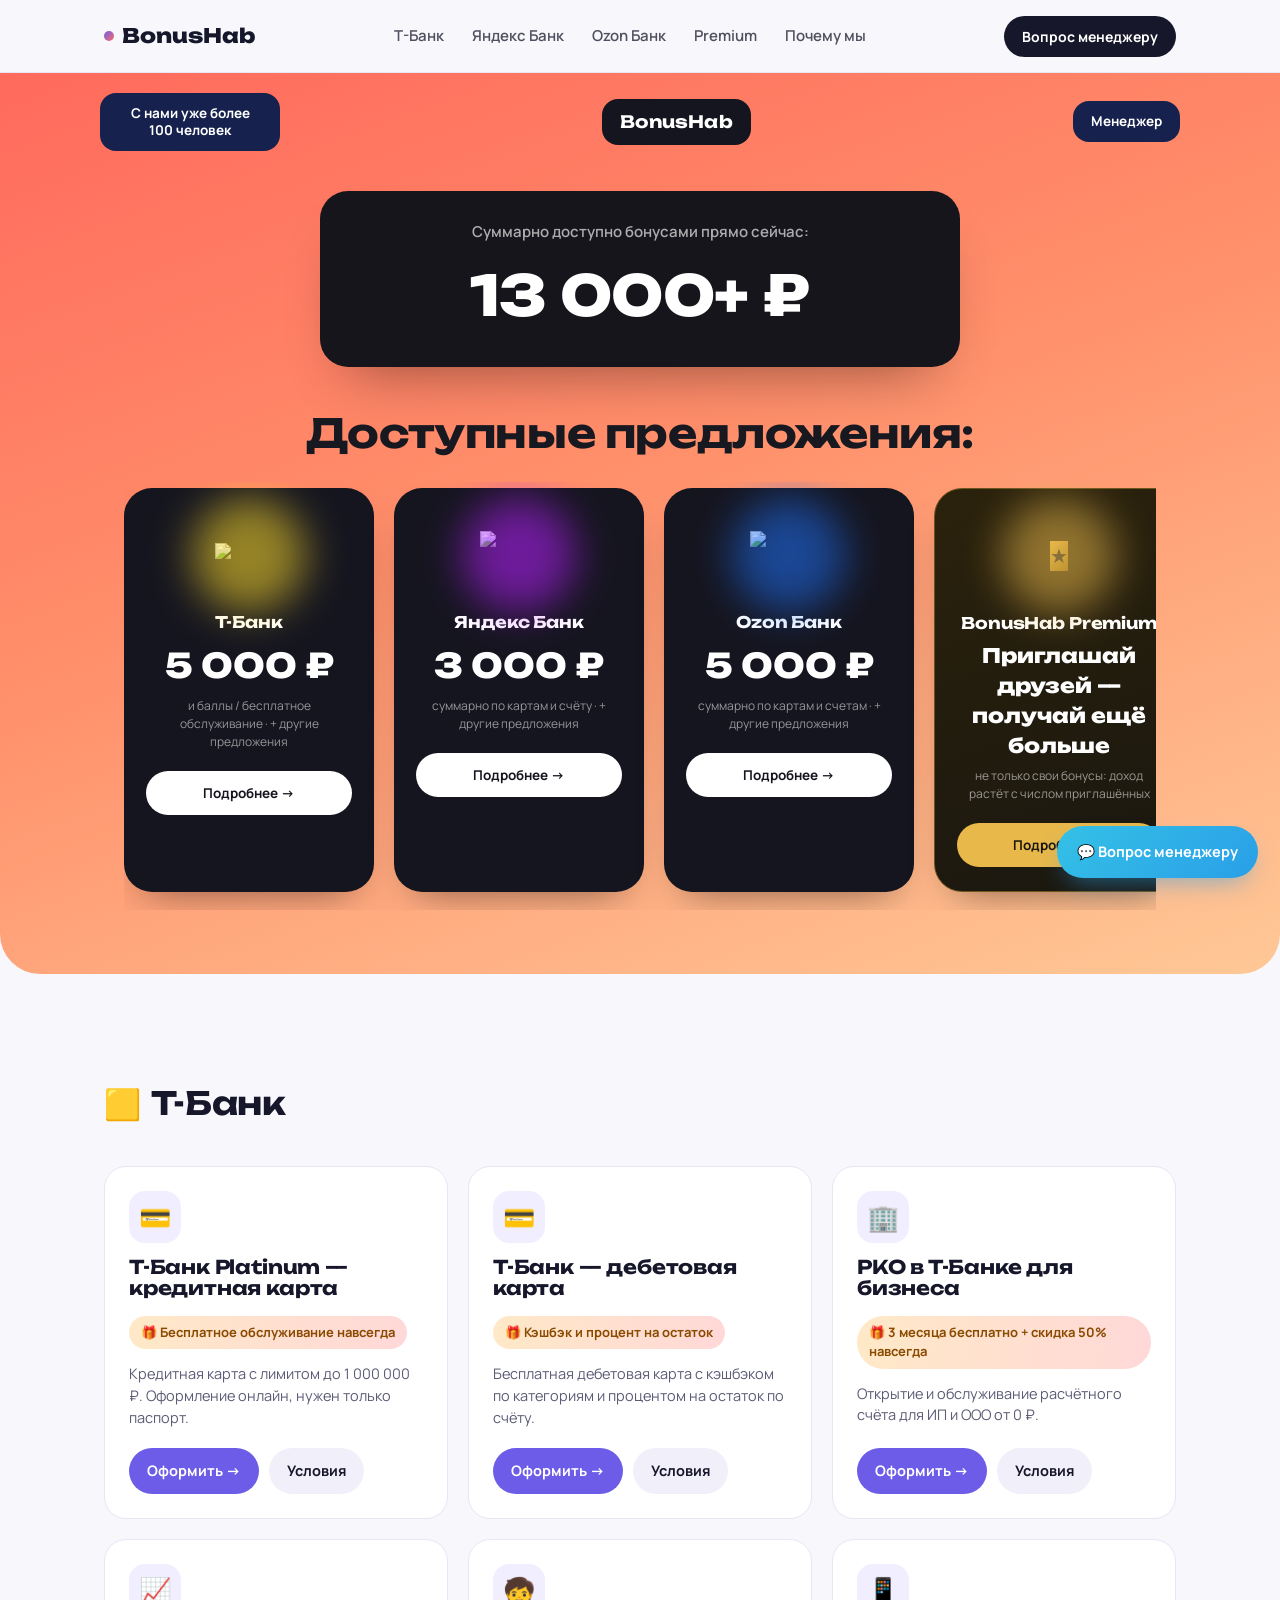
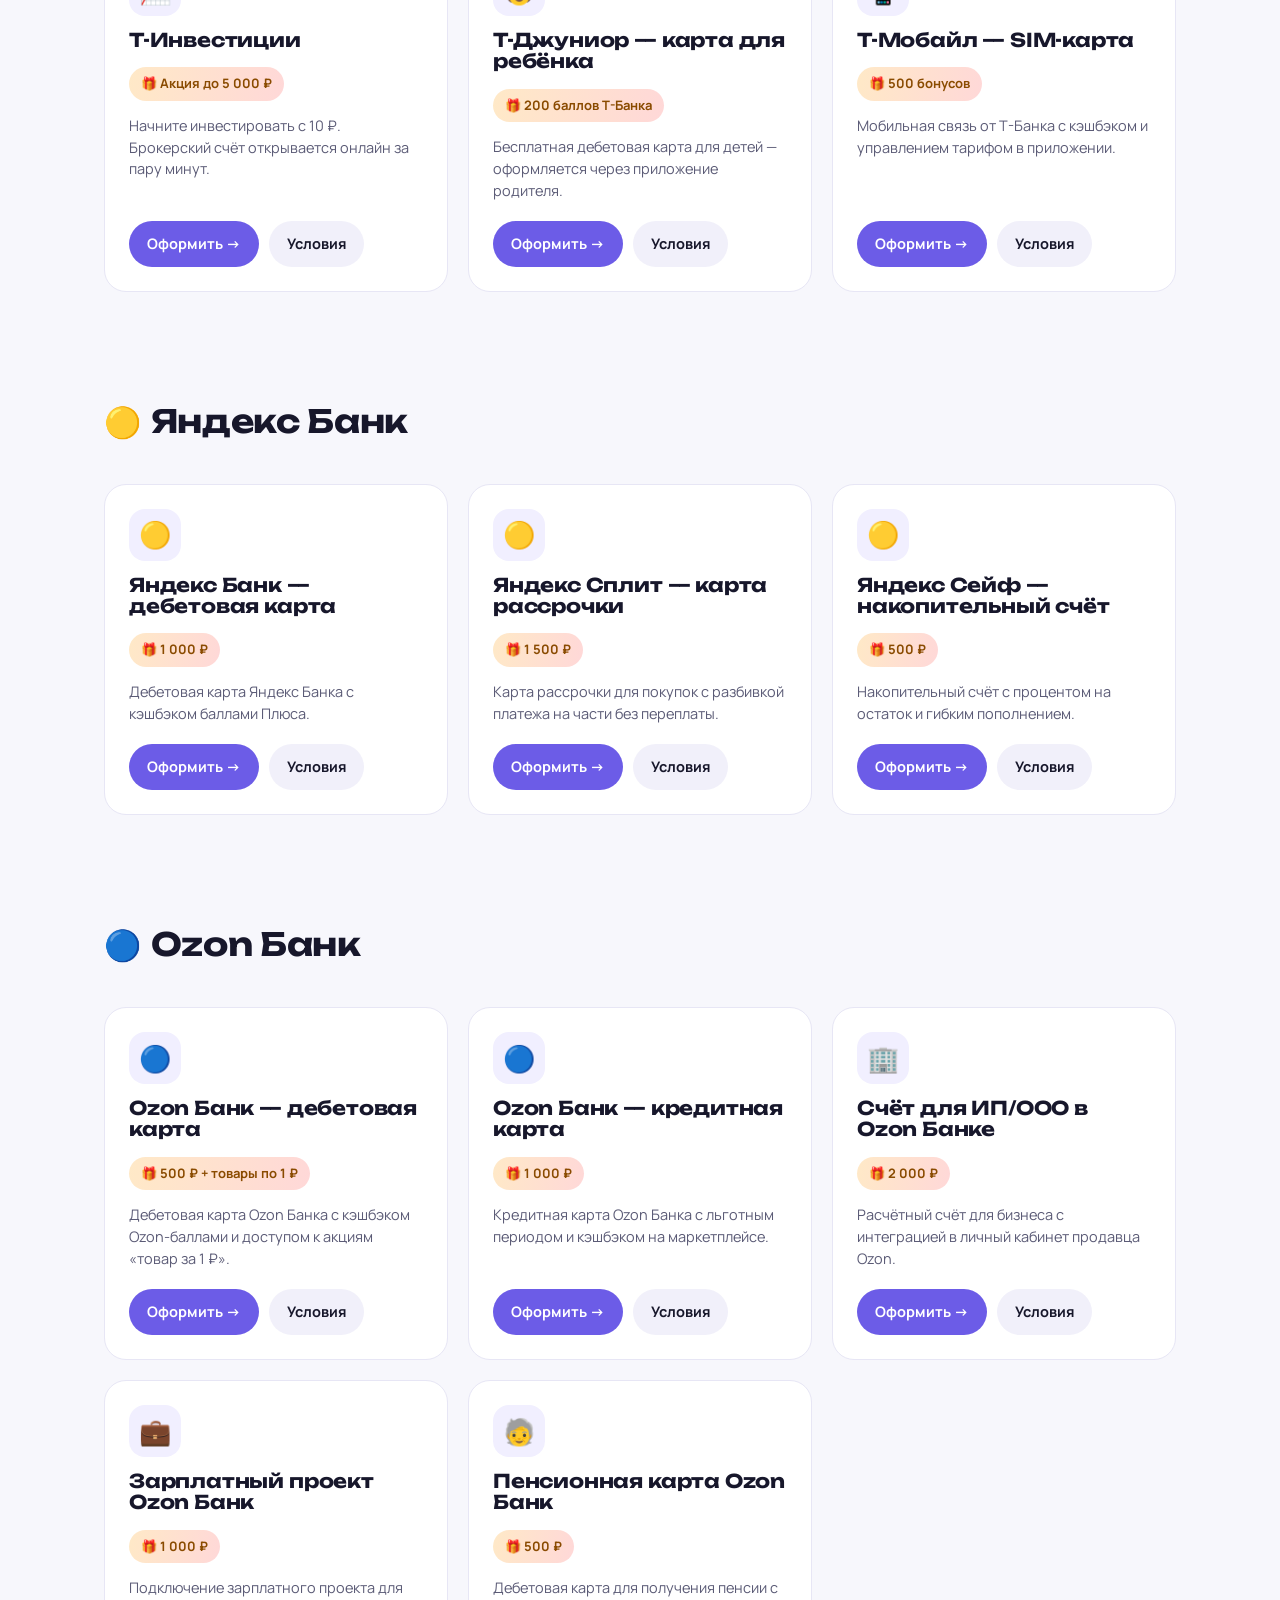
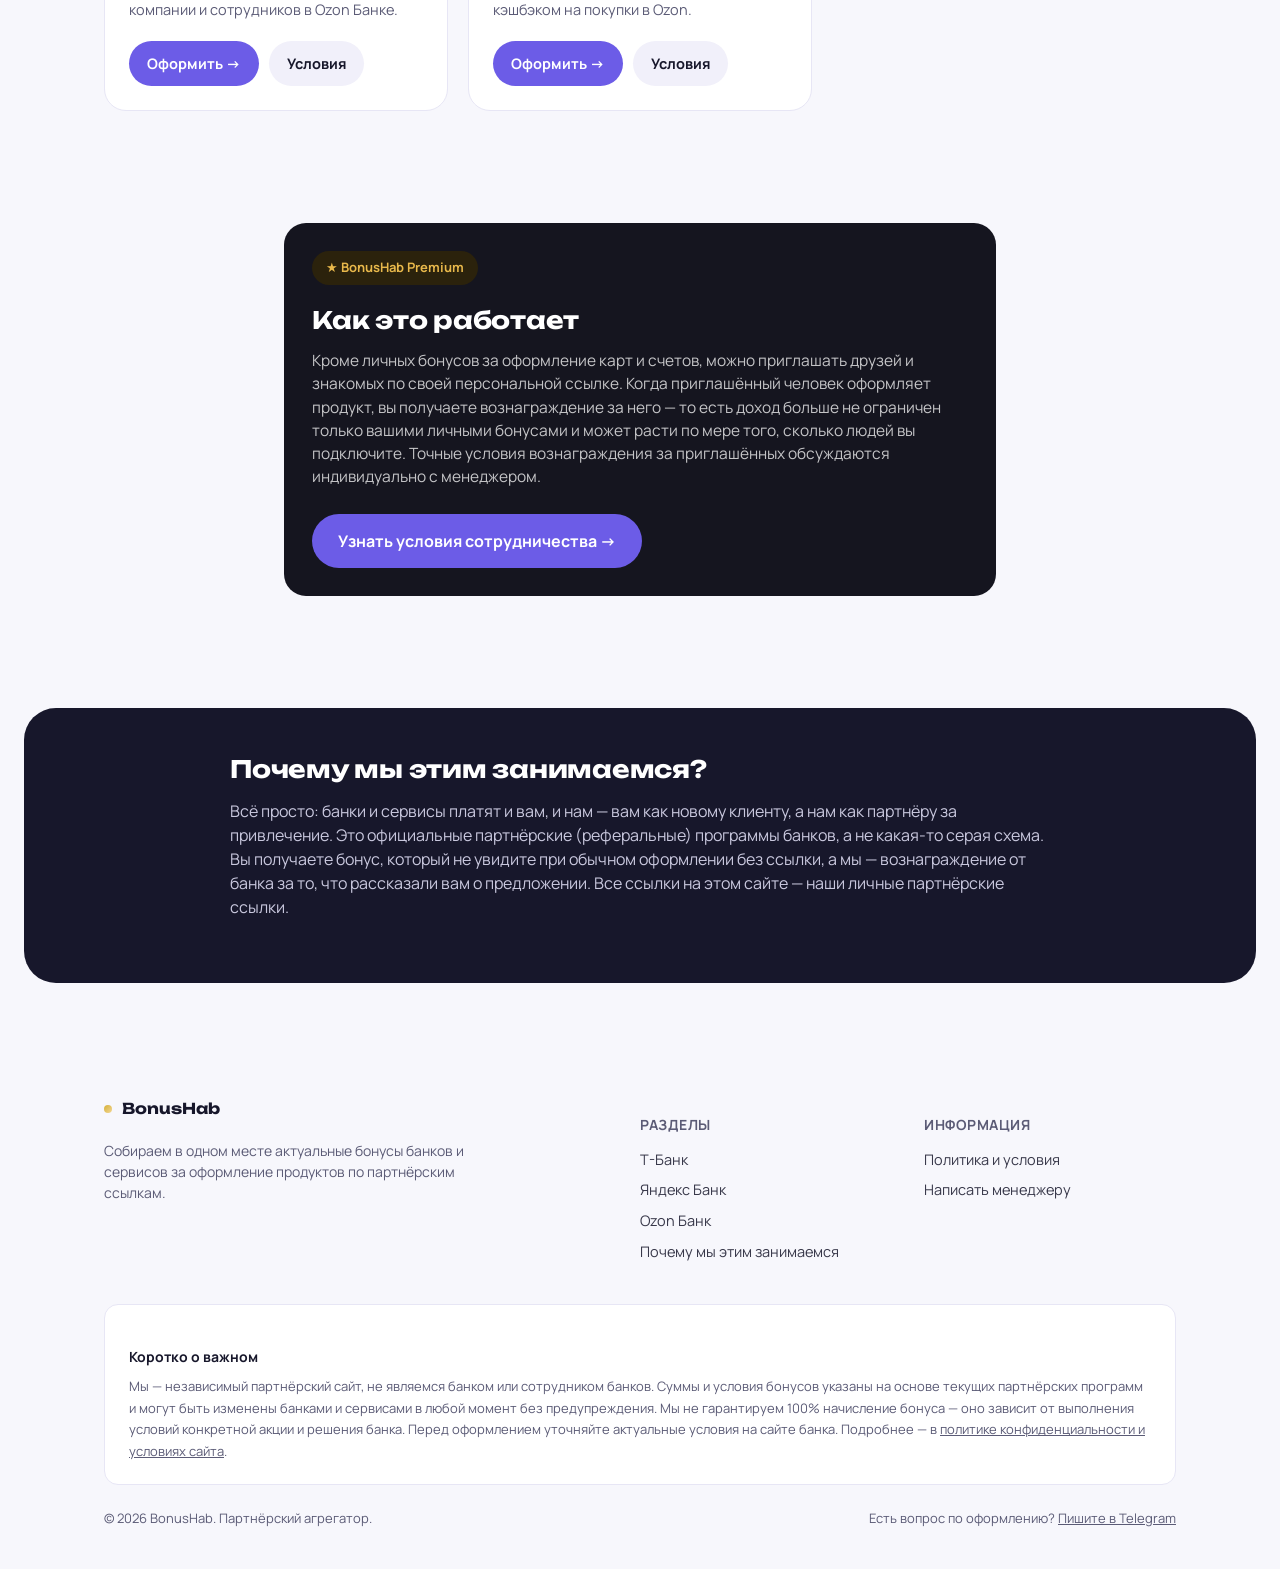
==== commit 23e7d999: "Update index.html" ====
--- a/index.html
+++ b/index.html
@@ -3,7 +3,7 @@
 <head>
 <meta charset="UTF-8">
 <meta name="viewport" content="width=device-width, initial-scale=1.0">
-<title>Бонус-Хаб — бонусы банков за оформление карт и счетов по ссылке</title>
+<title>BonusHab — бонусы банков за оформление карт и счетов по ссылке</title>
 <meta name="description" content="Каталог актуальных партнёрских предложений Т-Банка, Яндекс Банка и Ozon Банка: карты, счета, инвестиции и бонусы за оформление.">
 <link rel="stylesheet" href="style.css">
 
@@ -11,11 +11,12 @@
 <body>
 <header class="site-header">
   <div class="container">
-    <a href="index.html" class="logo"><span class="dot"></span>Бонус-Хаб</a>
+    <a href="index.html" class="logo"><span class="dot"></span>BonusHab</a>
     <nav class="main-nav">
       <a href="index.html#tbank">Т-Банк</a>
       <a href="index.html#yandex">Яндекс Банк</a>
       <a href="index.html#ozon">Ozon Банк</a>
+      <a href="index.html#premium">Premium</a>
       <a href="index.html#why">Почему мы</a>
     </nav>
     <a class="nav-cta" href="https://t.me/haunterof" target="_blank" rel="noopener">Вопрос менеджеру</a>
@@ -38,34 +39,31 @@
     <div class="carousel-wrap">
       <div class="carousel">
       <a href="#tbank" class="bank-card">
-        <div class="logo-badge"><div class="glow glow-tbank"></div><div class="mark mark-tbank">T</div></div>
+        <div class="logo-badge"><div class="glow glow-tbank"></div><img src="images/tbank.png" alt="Т-Банк"></div>
         <h3 style="color:#fff;font-size:16px;margin-bottom:2px;">Т-Банк</h3>
         <div class="amount">5 000 ₽</div>
-        <div class="amount-cap">и баллы / бесплатное обслуживание</div>
-        <span class="btn-black">⌄ Посмотреть предложения ⌄</span>
-        <a class="btn-outline" href="https://t.me/haunterof" target="_blank" rel="noopener">Для доп. дохода — пишите менеджеру</a>
+        <div class="amount-cap">и баллы / бесплатное обслуживание · + другие предложения</div>
+        <span class="btn-black">Подробнее →</span>
       </a>
       <a href="#yandex" class="bank-card">
-        <div class="logo-badge"><div class="glow glow-yandex"></div><div class="mark mark-yandex">Я</div></div>
+        <div class="logo-badge"><div class="glow glow-yandex"></div><img src="images/yandex.png" alt="Яндекс Банк"></div>
         <h3 style="color:#fff;font-size:16px;margin-bottom:2px;">Яндекс Банк</h3>
         <div class="amount">3 000 ₽</div>
-        <div class="amount-cap">суммарно по картам и счёту</div>
-        <span class="btn-black">⌄ Посмотреть предложения ⌄</span>
-        <a class="btn-outline" href="https://t.me/haunterof" target="_blank" rel="noopener">Для доп. дохода — пишите менеджеру</a>
+        <div class="amount-cap">суммарно по картам и счёту · + другие предложения</div>
+        <span class="btn-black">Подробнее →</span>
       </a>
       <a href="#ozon" class="bank-card">
-        <div class="logo-badge"><div class="glow glow-ozon"></div><div class="mark mark-ozon">ozon<br>банк</div></div>
+        <div class="logo-badge"><div class="glow glow-ozon"></div><img src="images/ozon.png" alt="Ozon Банк"></div>
         <h3 style="color:#fff;font-size:16px;margin-bottom:2px;">Ozon Банк</h3>
         <div class="amount">5 000 ₽</div>
-        <div class="amount-cap">суммарно по картам и счетам</div>
-        <span class="btn-black">⌄ Посмотреть предложения ⌄</span>
-        <a class="btn-outline" href="https://t.me/haunterof" target="_blank" rel="noopener">Для доп. дохода — пишите менеджеру</a>
+        <div class="amount-cap">суммарно по картам и счетам · + другие предложения</div>
+        <span class="btn-black">Подробнее →</span>
       </a>
       <div class="bank-card premium">
-        <div class="logo-badge"><div class="glow glow-premium"></div><div class="mark mark-premium">★</div></div>
+        <div class="logo-badge"><div class="glow glow-premium"></div><span class="mark-premium">★</span></div>
         <h3 style="color:#fff;font-size:16px;margin-bottom:2px;">BonusHab Premium</h3>
-        <div class="amount" style="font-size:20px;">Индивидуальные<br>условия</div>
-        <div class="amount-cap">для тех, кто хочет зарабатывать больше</div>
+        <div class="amount" style="font-size:20px;">Приглашай друзей —<br>получай ещё больше</div>
+        <div class="amount-cap">не только свои бонусы: доход растёт с числом приглашённых</div>
         <a class="btn-black" href="https://t.me/haunterof" target="_blank" rel="noopener">Подробнее →</a>
       </div>
       </div>
@@ -240,6 +238,20 @@
       </div>
     </div>
   </section>
+<section class="section" id="premium">
+  <div class="container" style="max-width:760px;">
+    <div class="panel" style="background:#15151F;color:#fff;border:none;">
+      <span class="eyebrow" style="background:#2b220c;color:#E8B84B;">★ BonusHab Premium</span>
+      <h2 style="color:#fff;">Как это работает</h2>
+      <p style="color:rgba(255,255,255,.75);font-size:15.5px;">Кроме личных бонусов за оформление карт и счетов,
+      можно приглашать друзей и знакомых по своей персональной ссылке. Когда приглашённый человек оформляет
+      продукт, вы получаете вознаграждение за него — то есть доход больше не ограничен только вашими личными
+      бонусами и может расти по мере того, сколько людей вы подключите. Точные условия вознаграждения за
+      приглашённых обсуждаются индивидуально с менеджером.</p>
+      <a class="btn btn-primary btn-lg" style="margin-top:10px;" href="https://t.me/haunterof" target="_blank" rel="noopener">Узнать условия сотрудничества →</a>
+    </div>
+  </div>
+</section>
 <section class="section" id="why">
   <div class="why">
     <div class="container">
@@ -257,7 +269,7 @@
   <div class="container">
     <div class="footer-cols">
       <div>
-        <div class="badge-group"><span class="dot" style="width:8px;height:8px;border-radius:50%;background:linear-gradient(135deg,#6C5CE7,#FF6B6B);display:inline-block;"></span>Бонус-Хаб</div>
+        <div class="badge-group"><span class="dot" style="width:8px;height:8px;border-radius:50%;background:linear-gradient(135deg,#D4AF37,#F4D794);display:inline-block;"></span>BonusHab</div>
         <p class="muted" style="max-width:360px;font-size:14px;">Собираем в одном месте актуальные бонусы банков и сервисов за оформление продуктов по партнёрским ссылкам.</p>
       </div>
       <div>
@@ -282,7 +294,7 @@
       <a href="privacy.html" style="text-decoration:underline;">политике конфиденциальности и условиях сайта</a>.
     </div>
     <div class="copyright">
-      <span>© 2026 Бонус-Хаб. Партнёрский агрегатор.</span>
+      <span>© 2026 BonusHab. Партнёрский агрегатор.</span>
       <span>Есть вопрос по оформлению? <a href="https://t.me/haunterof" target="_blank" rel="noopener" style="text-decoration:underline;">Пишите в Telegram</a></span>
     </div>
   </div>
--- a/style.css
+++ b/style.css
@@ -208,3 +208,87 @@
   .hero{padding:40px 0 24px;}
   .why{margin:0 12px;padding:34px 22px;border-radius:24px;}
 }
+
+/* ===================== NEW HOME HERO (notch bar + carousel) ===================== */
+.home-hero{
+  background:linear-gradient(160deg,#FF6A5C 0%,#FF8F6B 45%,#FFC896 100%);
+  padding:20px 0 64px;
+  border-radius:0 0 40px 40px;
+  margin-bottom:56px;
+}
+.notch-bar{
+  display:flex;align-items:center;justify-content:space-between;gap:12px;
+  max-width:1120px;margin:0 auto;padding:0 20px 28px;
+}
+.notch{
+  font-family:'Manrope',sans-serif;font-weight:700;font-size:13.5px;
+  border-radius:16px;padding:12px 18px;line-height:1.25;
+}
+.notch-navy{background:#16224D;color:#fff;}
+.notch-dark{background:#15151F;color:#fff;font-family:'Unbounded',sans-serif;font-size:17px;letter-spacing:.01em;}
+.notch-link{display:block;}
+.notch-mid{flex:1;display:flex;justify-content:center;}
+.notch-side{flex:0 0 auto;max-width:180px;text-align:center;}
+
+.stat-banner{
+  max-width:640px;margin:12px auto 0;background:#15151B;color:#fff;
+  border-radius:28px;padding:30px 36px;text-align:center;
+  box-shadow:0 30px 60px -30px rgba(0,0,0,.45);
+}
+.stat-banner .label{color:rgba(255,255,255,.65);font-size:15px;font-weight:600;margin-bottom:10px;}
+.stat-banner .value{
+  font-family:'Unbounded',sans-serif;font-weight:800;font-size:clamp(38px,7vw,56px);
+  letter-spacing:-.01em;
+}
+
+.offers-heading{
+  text-align:center;font-size:clamp(28px,4.4vw,40px);margin:44px 0 26px;color:#181820;
+}
+
+.carousel-wrap{position:relative;max-width:1120px;margin:0 auto;padding:0 20px;}
+.carousel{
+  display:flex;gap:20px;overflow-x:auto;scroll-snap-type:x mandatory;
+  padding:6px 2px 18px;cursor:grab;
+  scrollbar-width:thin;
+}
+.carousel.dragging{cursor:grabbing;user-select:none;}
+.carousel::-webkit-scrollbar{height:6px;}
+.carousel::-webkit-scrollbar-thumb{background:rgba(0,0,0,.15);border-radius:10px;}
+
+.bank-card{
+  scroll-snap-align:start;flex:0 0 250px;
+  background:#15151F;border-radius:28px;padding:28px 22px 24px;
+  display:flex;flex-direction:column;align-items:center;text-align:center;gap:6px;
+  box-shadow:0 20px 40px -22px rgba(0,0,0,.5);
+}
+.bank-card.premium{background:linear-gradient(160deg,#2b220c,#1a1710);border:1px solid #6b551c;}
+.logo-badge{
+  width:78px;height:78px;border-radius:20px;display:flex;align-items:center;justify-content:center;
+  margin-bottom:14px;position:relative;
+}
+.logo-badge .glow{
+  position:absolute;inset:-18px;border-radius:50%;filter:blur(20px);opacity:.55;z-index:0;
+}
+.logo-badge .mark{position:relative;z-index:1;font-family:'Unbounded',sans-serif;font-weight:800;font-size:15px;
+  width:100%;height:100%;border-radius:18px;display:flex;align-items:center;justify-content:center;color:#fff;}
+.glow-ozon{background:#1F6FF2;}
+.mark-ozon{background:#1F6FF2;font-size:12px;letter-spacing:.02em;}
+.glow-tbank{background:#FFDD2D;}
+.mark-tbank{background:#FFDD2D;color:#151515;clip-path:polygon(50% 0%,100% 22%,100% 62%,50% 100%,0% 62%,0% 22%);font-size:26px;}
+.glow-yandex{background:#B721FF;}
+.mark-yandex{background:linear-gradient(135deg,#F2295A,#8A2BE2);font-size:26px;}
+.glow-premium{background:#E8B84B;}
+.mark-premium{background:linear-gradient(135deg,#E8B84B,#8A6A16);font-size:20px;}
+
+.bank-card .amount{font-family:'Unbounded',sans-serif;font-weight:800;font-size:34px;color:#fff;}
+.bank-card .amount-cap{font-size:12px;color:rgba(255,255,255,.55);margin-bottom:14px;}
+.bank-card .btn-black{
+  background:#fff;color:#15151F;border-radius:100px;padding:12px 18px;font-weight:700;font-size:13.5px;
+  width:100%;text-align:center;display:block;
+}
+.bank-card.premium .btn-black{background:#E8B84B;color:#1a1710;}
+.bank-card .btn-outline{
+  margin-top:8px;font-size:12.5px;color:rgba(255,255,255,.55);text-decoration:underline;text-underline-offset:3px;
+}
+.bank-card .btn-outline:hover{color:#fff;}
+
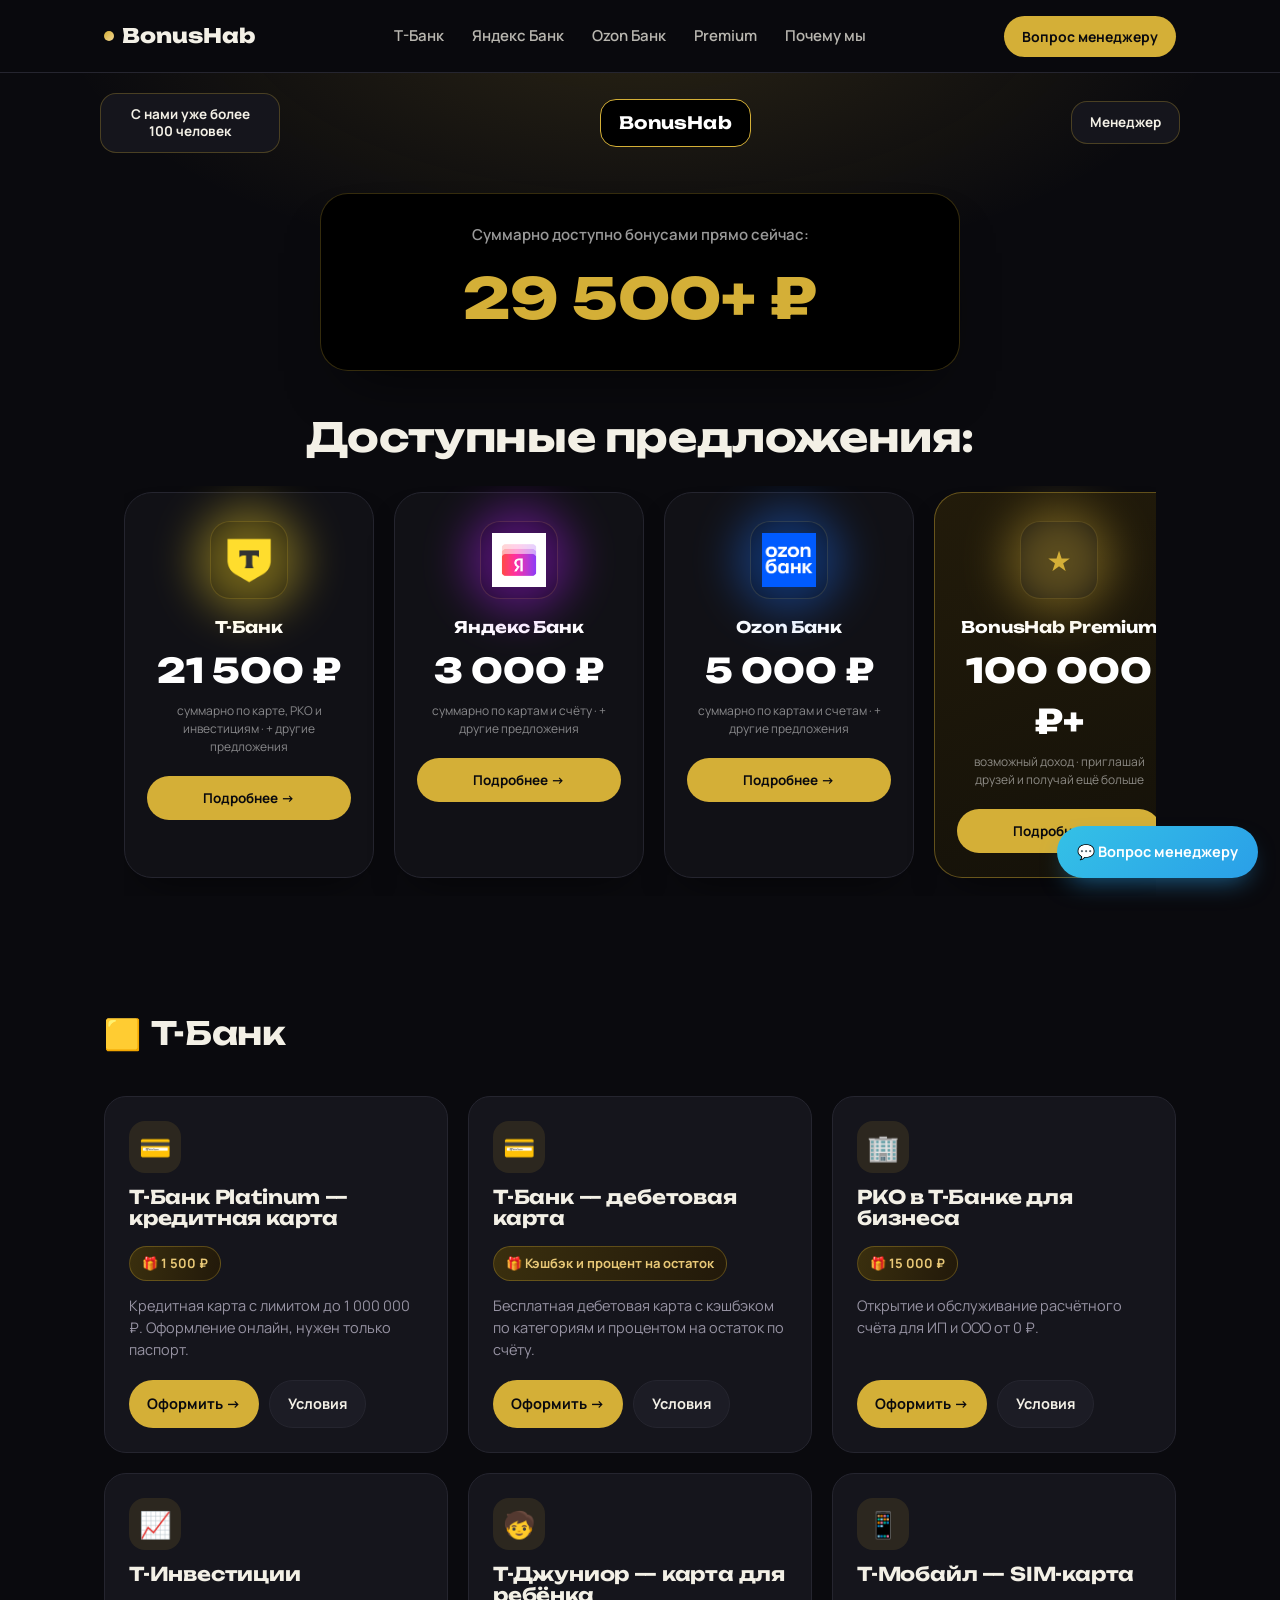
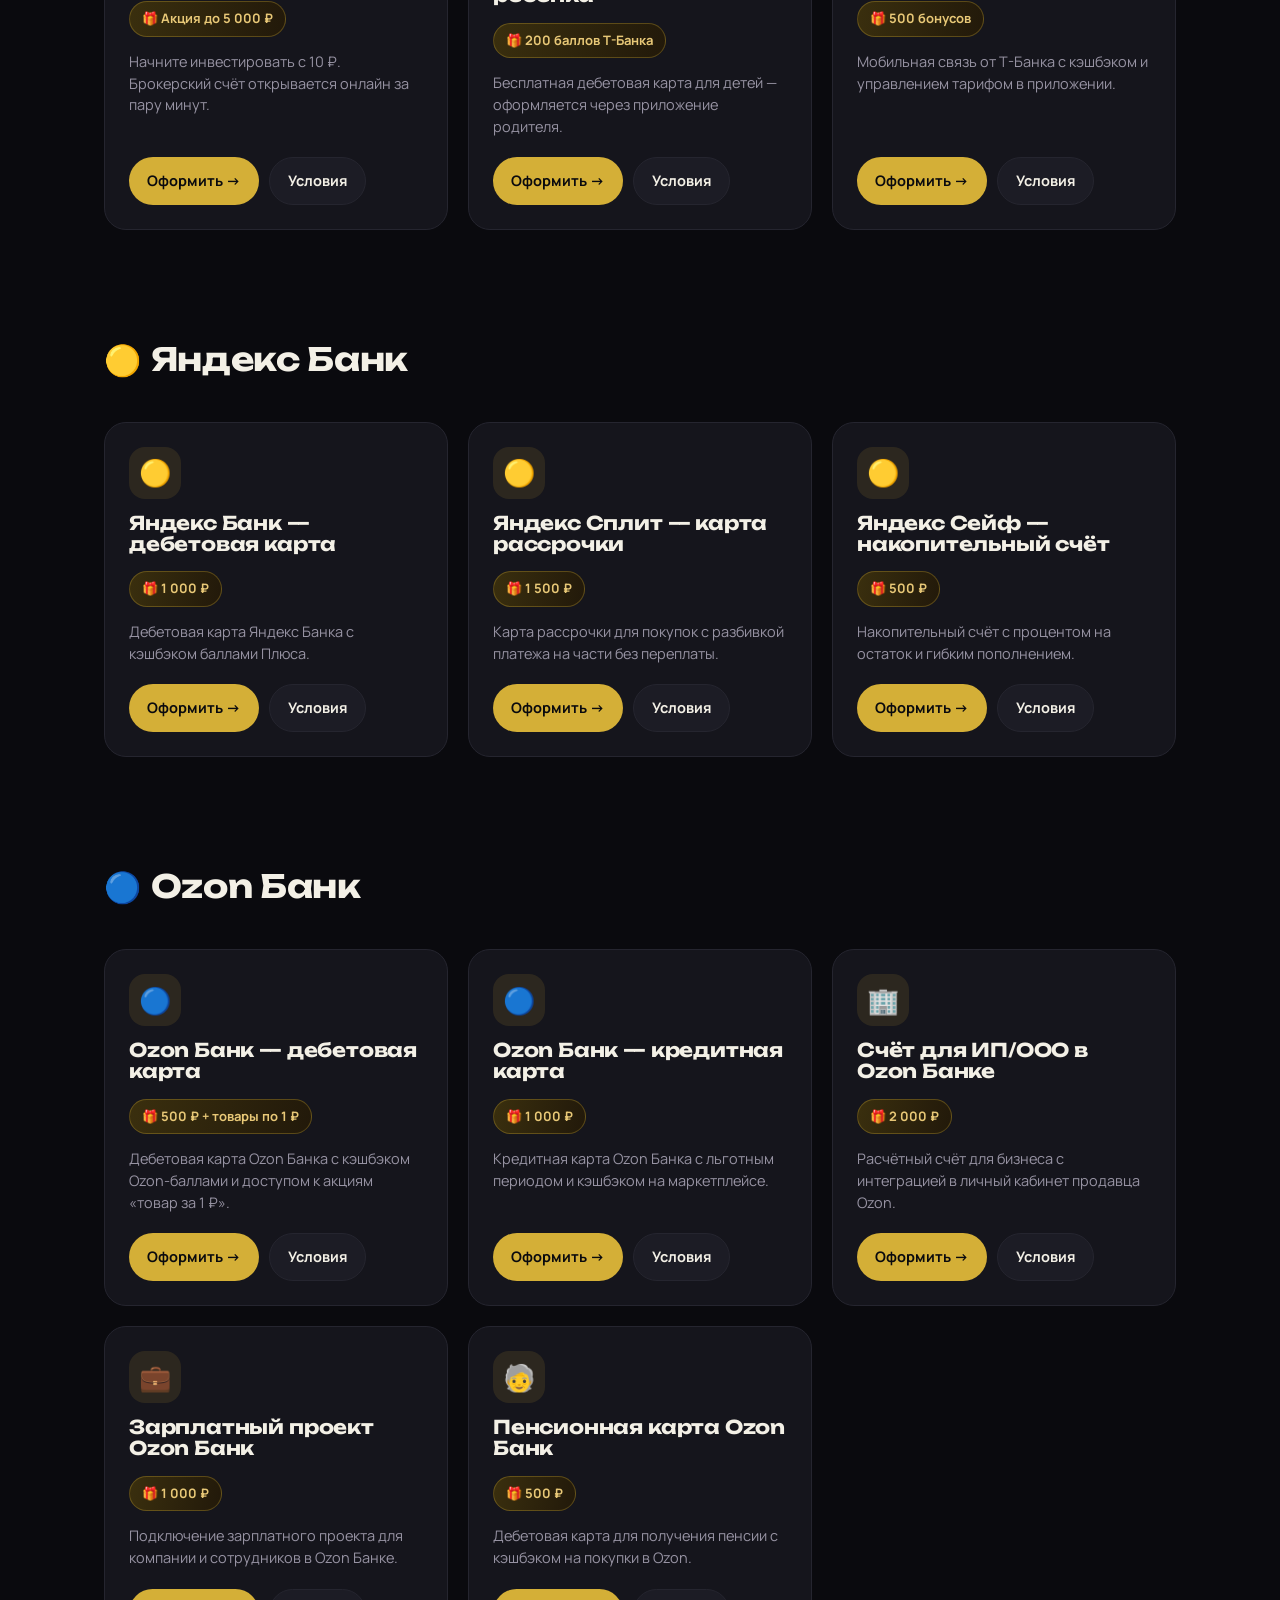
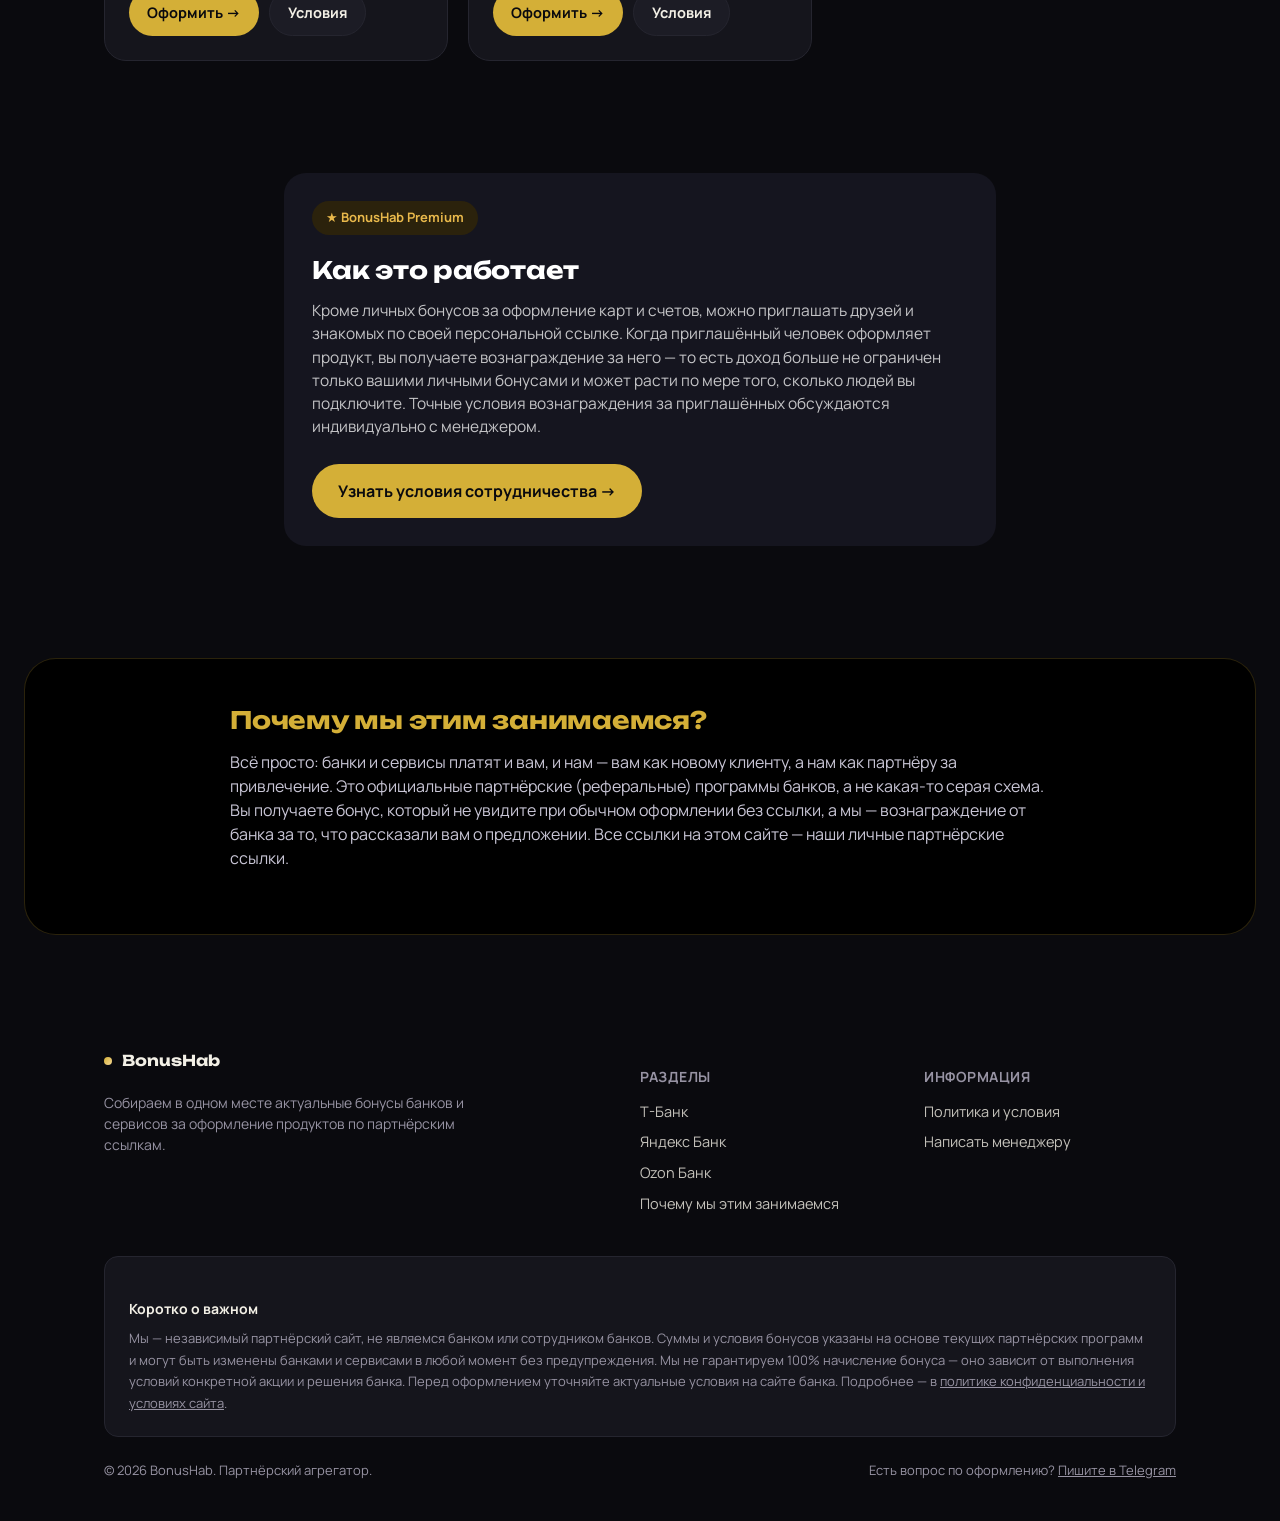
==== commit 47d7eff5: "Update index.html" ====
--- a/index.html
+++ b/index.html
@@ -33,7 +33,7 @@
   <div class="container">
     <div class="stat-banner">
       <div class="label">Суммарно доступно бонусами прямо сейчас:</div>
-      <div class="value">13 000+ ₽</div>
+      <div class="value">29 500+ ₽</div>
     </div>
     <h2 class="offers-heading">Доступные предложения:</h2>
     <div class="carousel-wrap">
@@ -41,8 +41,8 @@
       <a href="#tbank" class="bank-card">
         <div class="logo-badge"><div class="glow glow-tbank"></div><img src="images/tbank.png" alt="Т-Банк"></div>
         <h3 style="color:#fff;font-size:16px;margin-bottom:2px;">Т-Банк</h3>
-        <div class="amount">5 000 ₽</div>
-        <div class="amount-cap">и баллы / бесплатное обслуживание · + другие предложения</div>
+        <div class="amount">21 500 ₽</div>
+        <div class="amount-cap">суммарно по карте, РКО и инвестициям · + другие предложения</div>
         <span class="btn-black">Подробнее →</span>
       </a>
       <a href="#yandex" class="bank-card">
@@ -62,8 +62,8 @@
       <div class="bank-card premium">
         <div class="logo-badge"><div class="glow glow-premium"></div><span class="mark-premium">★</span></div>
         <h3 style="color:#fff;font-size:16px;margin-bottom:2px;">BonusHab Premium</h3>
-        <div class="amount" style="font-size:20px;">Приглашай друзей —<br>получай ещё больше</div>
-        <div class="amount-cap">не только свои бонусы: доход растёт с числом приглашённых</div>
+        <div class="amount">100 000 ₽+</div>
+        <div class="amount-cap">возможный доход · приглашай друзей и получай ещё больше</div>
         <a class="btn-black" href="https://t.me/haunterof" target="_blank" rel="noopener">Подробнее →</a>
       </div>
       </div>
@@ -80,7 +80,7 @@
         <div class="card">
           <div class="icon">💳</div>
           <h3>Т-Банк Platinum — кредитная карта</h3>
-          <span class="bonus-pill">🎁 Бесплатное обслуживание навсегда</span>
+          <span class="bonus-pill">🎁 1 500 ₽</span>
           <p class="desc">Кредитная карта с лимитом до 1 000 000 ₽. Оформление онлайн, нужен только паспорт.</p>
           <div class="card-actions">
             <a class="btn btn-primary" href="https://tbank.ru/baf/5Tj27LB425G" target="_blank" rel="noopener" data-offer="tbank-platinum" data-offer-title="Т-Банк Platinum — кредитная карта">Оформить →</a>
@@ -100,7 +100,7 @@
         <div class="card">
           <div class="icon">🏢</div>
           <h3>РКО в Т-Банке для бизнеса</h3>
-          <span class="bonus-pill">🎁 3 месяца бесплатно + скидка 50% навсегда</span>
+          <span class="bonus-pill">🎁 15 000 ₽</span>
           <p class="desc">Открытие и обслуживание расчётного счёта для ИП и ООО от 0 ₽.</p>
           <div class="card-actions">
             <a class="btn btn-primary" href="https://tbank.ru/baf/64Gxgk6BWhQ" target="_blank" rel="noopener" data-offer="tbank-rko" data-offer-title="РКО в Т-Банке для бизнеса">Оформить →</a>
--- a/style.css
+++ b/style.css
@@ -1,19 +1,19 @@
 @import url('https://fonts.googleapis.com/css2?family=Unbounded:wght@500;700;800&family=Manrope:wght@400;500;600;700;800&display=swap');
 
 :root{
-  --bg:#F7F7FC;
-  --surface:#FFFFFF;
-  --text:#17172B;
-  --muted:#5B5B76;
-  --primary:#6C5CE7;
-  --primary-dark:#5645C9;
-  --coral:#FF6B6B;
+  --bg:#0A0A0E;
+  --surface:#15151C;
+  --text:#F3F0E6;
+  --muted:#9793A3;
+  --primary:#D4AF37;
+  --primary-dark:#B8952B;
+  --coral:#D4AF37;
   --mint:#00C896;
   --yellow:#FFC145;
-  --line:#E7E6F5;
+  --line:#25252F;
   --radius:22px;
   --radius-sm:14px;
-  --shadow:0 14px 34px -18px rgba(23,23,43,.28);
+  --shadow:0 14px 34px -18px rgba(0,0,0,.65);
 }
 
 *{box-sizing:border-box;}
@@ -41,7 +41,7 @@
 /* Header */
 .site-header{
   position:sticky;top:0;z-index:50;
-  background:rgba(247,247,252,.85);
+  background:rgba(10,10,14,.82);
   backdrop-filter:blur(10px);
   border-bottom:1px solid var(--line);
 }
@@ -55,14 +55,14 @@
 }
 .logo span.dot{
   width:10px;height:10px;border-radius:50%;
-  background:linear-gradient(135deg,var(--primary),var(--coral));
+  background:linear-gradient(135deg,var(--primary),#F4D794);
   display:inline-block;
 }
 nav.main-nav{display:flex;gap:28px;font-weight:600;font-size:15px;}
 nav.main-nav a{opacity:.75;transition:opacity .15s;}
 nav.main-nav a:hover{opacity:1;}
 .nav-cta{
-  background:var(--text);color:#fff;padding:10px 18px;border-radius:100px;
+  background:var(--primary);color:#0A0A0E;padding:10px 18px;border-radius:100px;
   font-weight:700;font-size:14px;white-space:nowrap;
 }
 
@@ -70,14 +70,14 @@
 .hero{padding:64px 0 40px;}
 .eyebrow{
   display:inline-flex;align-items:center;gap:8px;
-  background:#EDEBFF;color:var(--primary-dark);
+  background:rgba(212,175,55,.14);color:var(--primary);
   font-weight:700;font-size:13px;padding:7px 14px;border-radius:100px;
   margin-bottom:22px;
 }
 .hero h1{font-size:clamp(34px,5.4vw,58px);max-width:820px;}
 .hero h1 em{
   font-style:normal;
-  background:linear-gradient(100deg,var(--primary),var(--coral) 70%);
+  background:linear-gradient(100deg,var(--primary),#F4D794 70%);
   -webkit-background-clip:text;background-clip:text;color:transparent;
 }
 .hero p.lead{font-size:18px;max-width:560px;color:var(--muted);margin-bottom:32px;}
@@ -114,14 +114,15 @@
 .card:hover{transform:translateY(-4px);box-shadow:var(--shadow);}
 .card .icon{
   width:52px;height:52px;border-radius:16px;display:flex;align-items:center;justify-content:center;
-  font-size:26px;background:#F1EFFF;
+  font-size:26px;background:rgba(212,175,55,.12);
 }
 .card h3{font-size:19px;margin-bottom:2px;}
 .card p.desc{color:var(--muted);font-size:14.5px;flex:1;margin:0;}
 .bonus-pill{
   align-self:flex-start;
-  background:linear-gradient(100deg,#FFE9C7,#FFD8D8);
-  color:#8A4B00;font-weight:700;font-size:13px;padding:7px 12px;border-radius:100px;
+  background:linear-gradient(100deg,#3A2F0E,#22190A);
+  color:#E8C877;font-weight:700;font-size:13px;padding:7px 12px;border-radius:100px;
+  border:1px solid rgba(212,175,55,.3);
 }
 .card-actions{display:flex;gap:10px;margin-top:6px;flex-wrap:wrap;}
 .btn{
@@ -130,17 +131,17 @@
   transition:transform .12s ease, opacity .12s ease;
 }
 .btn:active{transform:scale(.97);}
-.btn-primary{background:var(--primary);color:#fff;}
+.btn-primary{background:var(--primary);color:#0A0A0E;}
 .btn-primary:hover{background:var(--primary-dark);}
-.btn-ghost{background:#F1F0FA;color:var(--text);}
-.btn-ghost:hover{background:#E6E4F7;}
+.btn-ghost{background:#1C1C25;color:var(--text);border:1px solid var(--line);}
+.btn-ghost:hover{background:#232330;}
 .btn-block{width:100%;justify-content:center;}
 .btn-lg{padding:15px 26px;font-size:16px;}
 
 /* Offer detail page */
 .offer-hero{padding:52px 0 32px;}
 .offer-hero .icon-big{
-  width:76px;height:76px;border-radius:22px;background:#F1EFFF;
+  width:76px;height:76px;border-radius:22px;background:rgba(212,175,55,.12);border:1px solid rgba(212,175,55,.25);
   display:flex;align-items:center;justify-content:center;font-size:38px;margin-bottom:20px;
 }
 .offer-hero h1{font-size:clamp(28px,4vw,42px);max-width:680px;}
@@ -161,7 +162,7 @@
   content:counter(step);
   position:absolute;left:-17px;top:-2px;
   width:34px;height:34px;border-radius:50%;
-  background:var(--primary);color:#fff;font-weight:800;font-size:14px;
+  background:var(--primary);color:#0A0A0E;font-weight:800;font-size:14px;
   display:flex;align-items:center;justify-content:center;
   font-family:'Unbounded',sans-serif;
 }
@@ -172,17 +173,18 @@
 
 /* Why us / footer */
 .why{
-  background:var(--text);color:#fff;border-radius:32px;padding:48px 40px;margin:0 24px;
+  background:#000;color:#fff;border-radius:32px;padding:48px 40px;margin:0 24px;
+  border:1px solid rgba(212,175,55,.2);
 }
 .why .container{padding:0;max-width:820px;margin:0 auto;}
-.why h2{color:#fff;}
-.why p{color:#C9C8DE;font-size:16px;}
+.why h2{color:var(--primary);}
+.why p{color:#C9C6D6;font-size:16px;}
 
 .site-footer{padding:56px 0 40px;}
 .footer-cols{display:grid;grid-template-columns:2fr 1fr 1fr;gap:32px;margin-bottom:32px;}
 @media(max-width:700px){.footer-cols{grid-template-columns:1fr;}}
 .footer-cols h4{font-size:14px;text-transform:uppercase;letter-spacing:.04em;color:var(--muted);margin-bottom:14px;}
-.footer-cols a{display:block;margin-bottom:9px;font-size:14.5px;color:var(--text);opacity:.85;}
+.footer-cols a{display:block;margin-bottom:9px;font-size:14.5px;color:var(--text);opacity:.8;}
 .footer-cols a:hover{opacity:1;}
 .legal-box{
   background:var(--surface);border:1px solid var(--line);border-radius:var(--radius-sm);
@@ -211,10 +213,8 @@
 
 /* ===================== NEW HOME HERO (notch bar + carousel) ===================== */
 .home-hero{
-  background:linear-gradient(160deg,#FF6A5C 0%,#FF8F6B 45%,#FFC896 100%);
+  background:radial-gradient(ellipse 900px 420px at 50% -8%, rgba(212,175,55,.16), transparent 65%), var(--bg);
   padding:20px 0 64px;
-  border-radius:0 0 40px 40px;
-  margin-bottom:56px;
 }
 .notch-bar{
   display:flex;align-items:center;justify-content:space-between;gap:12px;
@@ -224,25 +224,27 @@
   font-family:'Manrope',sans-serif;font-weight:700;font-size:13.5px;
   border-radius:16px;padding:12px 18px;line-height:1.25;
 }
-.notch-navy{background:#16224D;color:#fff;}
-.notch-dark{background:#15151F;color:#fff;font-family:'Unbounded',sans-serif;font-size:17px;letter-spacing:.01em;}
+.notch-navy{background:#15151C;color:var(--text);border:1px solid rgba(212,175,55,.28);}
+.notch-dark{background:#000;color:#fff;font-family:'Unbounded',sans-serif;font-size:17px;letter-spacing:.01em;
+  border:1px solid var(--primary);}
 .notch-link{display:block;}
 .notch-mid{flex:1;display:flex;justify-content:center;}
 .notch-side{flex:0 0 auto;max-width:180px;text-align:center;}
 
 .stat-banner{
-  max-width:640px;margin:12px auto 0;background:#15151B;color:#fff;
+  max-width:640px;margin:12px auto 0;background:#000;color:#fff;
   border-radius:28px;padding:30px 36px;text-align:center;
-  box-shadow:0 30px 60px -30px rgba(0,0,0,.45);
-}
-.stat-banner .label{color:rgba(255,255,255,.65);font-size:15px;font-weight:600;margin-bottom:10px;}
+  box-shadow:0 30px 60px -30px rgba(0,0,0,.75);
+  border:1px solid rgba(212,175,55,.25);
+}
+.stat-banner .label{color:rgba(255,255,255,.6);font-size:15px;font-weight:600;margin-bottom:10px;}
 .stat-banner .value{
   font-family:'Unbounded',sans-serif;font-weight:800;font-size:clamp(38px,7vw,56px);
-  letter-spacing:-.01em;
+  letter-spacing:-.01em;color:var(--primary);
 }
 
 .offers-heading{
-  text-align:center;font-size:clamp(28px,4.4vw,40px);margin:44px 0 26px;color:#181820;
+  text-align:center;font-size:clamp(28px,4.4vw,40px);margin:44px 0 26px;color:var(--text);
 }
 
 .carousel-wrap{position:relative;max-width:1120px;margin:0 auto;padding:0 20px;}
@@ -253,42 +255,34 @@
 }
 .carousel.dragging{cursor:grabbing;user-select:none;}
 .carousel::-webkit-scrollbar{height:6px;}
-.carousel::-webkit-scrollbar-thumb{background:rgba(0,0,0,.15);border-radius:10px;}
+.carousel::-webkit-scrollbar-thumb{background:rgba(212,175,55,.3);border-radius:10px;}
 
 .bank-card{
   scroll-snap-align:start;flex:0 0 250px;
-  background:#15151F;border-radius:28px;padding:28px 22px 24px;
+  background:#111116;border:1px solid var(--line);border-radius:28px;padding:28px 22px 24px;
   display:flex;flex-direction:column;align-items:center;text-align:center;gap:6px;
-  box-shadow:0 20px 40px -22px rgba(0,0,0,.5);
-}
-.bank-card.premium{background:linear-gradient(160deg,#2b220c,#1a1710);border:1px solid #6b551c;}
+  box-shadow:0 20px 40px -22px rgba(0,0,0,.7);
+}
+.bank-card.premium{background:linear-gradient(160deg,#221b0a,#141109);border:1px solid rgba(212,175,55,.4);}
 .logo-badge{
   width:78px;height:78px;border-radius:20px;display:flex;align-items:center;justify-content:center;
-  margin-bottom:14px;position:relative;
+  margin-bottom:14px;position:relative;background:#0A0A0E;border:1px solid rgba(212,175,55,.2);
 }
 .logo-badge .glow{
-  position:absolute;inset:-18px;border-radius:50%;filter:blur(20px);opacity:.55;z-index:0;
-}
-.logo-badge .mark{position:relative;z-index:1;font-family:'Unbounded',sans-serif;font-weight:800;font-size:15px;
-  width:100%;height:100%;border-radius:18px;display:flex;align-items:center;justify-content:center;color:#fff;}
+  position:absolute;inset:-16px;border-radius:50%;filter:blur(22px);opacity:.4;z-index:0;
+}
+.logo-badge img{position:relative;z-index:1;width:70%;height:70%;object-fit:contain;}
 .glow-ozon{background:#1F6FF2;}
-.mark-ozon{background:#1F6FF2;font-size:12px;letter-spacing:.02em;}
 .glow-tbank{background:#FFDD2D;}
-.mark-tbank{background:#FFDD2D;color:#151515;clip-path:polygon(50% 0%,100% 22%,100% 62%,50% 100%,0% 62%,0% 22%);font-size:26px;}
 .glow-yandex{background:#B721FF;}
-.mark-yandex{background:linear-gradient(135deg,#F2295A,#8A2BE2);font-size:26px;}
-.glow-premium{background:#E8B84B;}
-.mark-premium{background:linear-gradient(135deg,#E8B84B,#8A6A16);font-size:20px;}
+.glow-premium{background:#D4AF37;}
+.mark-premium{position:relative;z-index:1;font-size:28px;color:var(--primary);}
 
 .bank-card .amount{font-family:'Unbounded',sans-serif;font-weight:800;font-size:34px;color:#fff;}
-.bank-card .amount-cap{font-size:12px;color:rgba(255,255,255,.55);margin-bottom:14px;}
+.bank-card .amount-cap{font-size:12px;color:rgba(255,255,255,.5);margin-bottom:14px;}
 .bank-card .btn-black{
-  background:#fff;color:#15151F;border-radius:100px;padding:12px 18px;font-weight:700;font-size:13.5px;
+  background:var(--primary);color:#0A0A0E;border-radius:100px;padding:12px 18px;font-weight:700;font-size:13.5px;
   width:100%;text-align:center;display:block;
 }
-.bank-card.premium .btn-black{background:#E8B84B;color:#1a1710;}
-.bank-card .btn-outline{
-  margin-top:8px;font-size:12.5px;color:rgba(255,255,255,.55);text-decoration:underline;text-underline-offset:3px;
-}
-.bank-card .btn-outline:hover{color:#fff;}
-
+.bank-card .btn-black:hover{background:var(--primary-dark);}
+
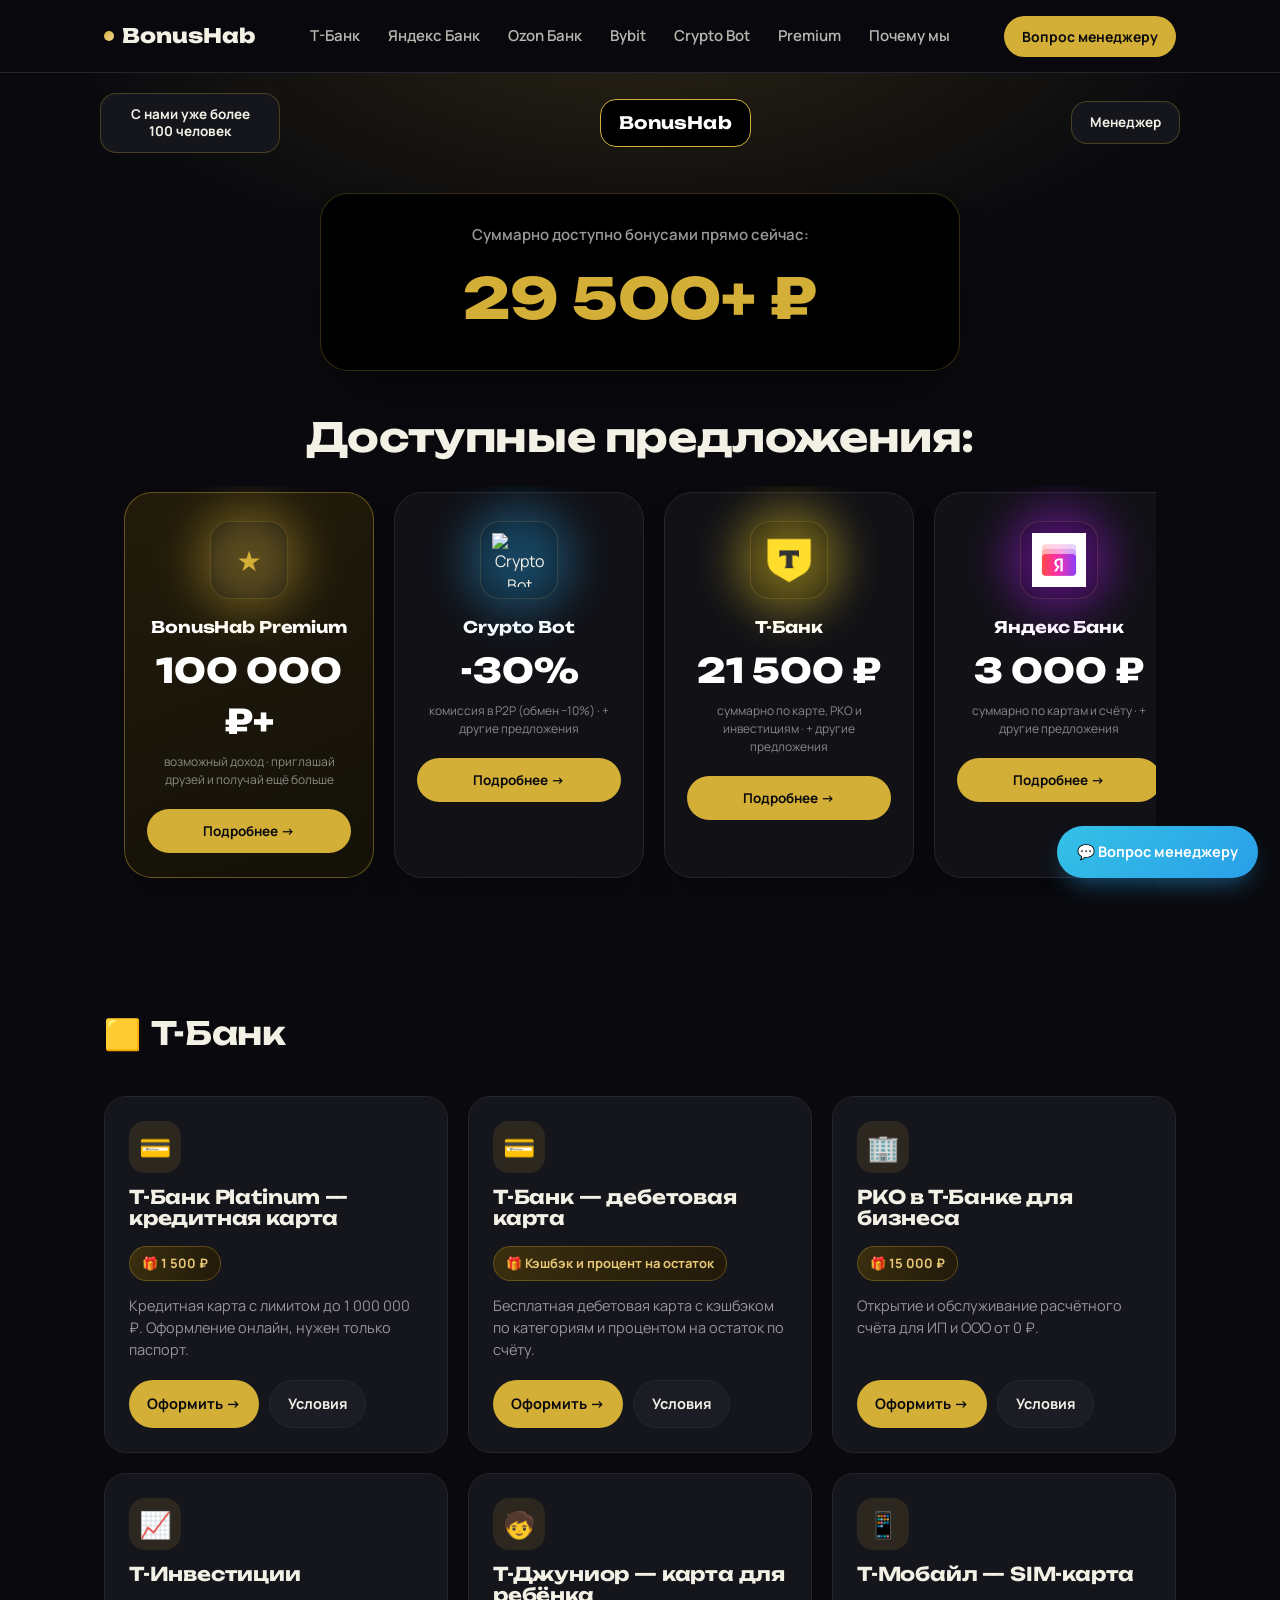
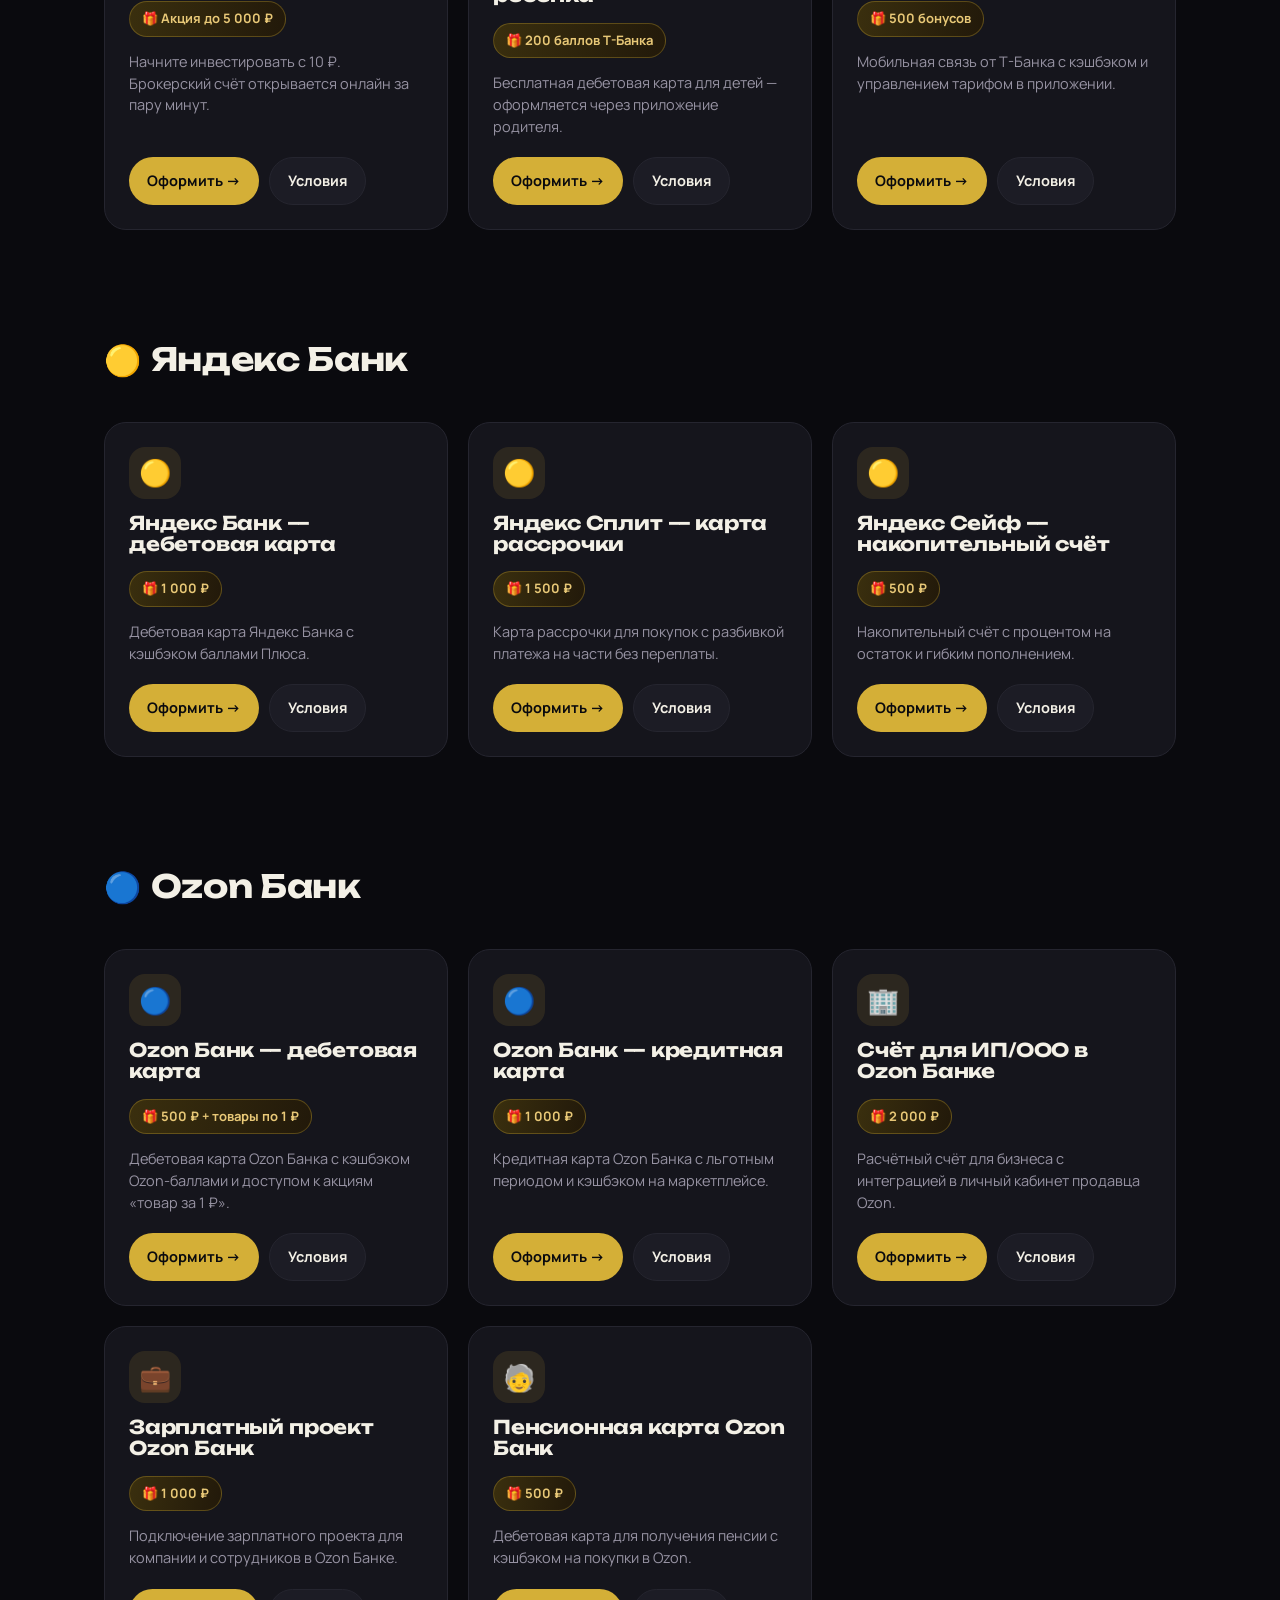
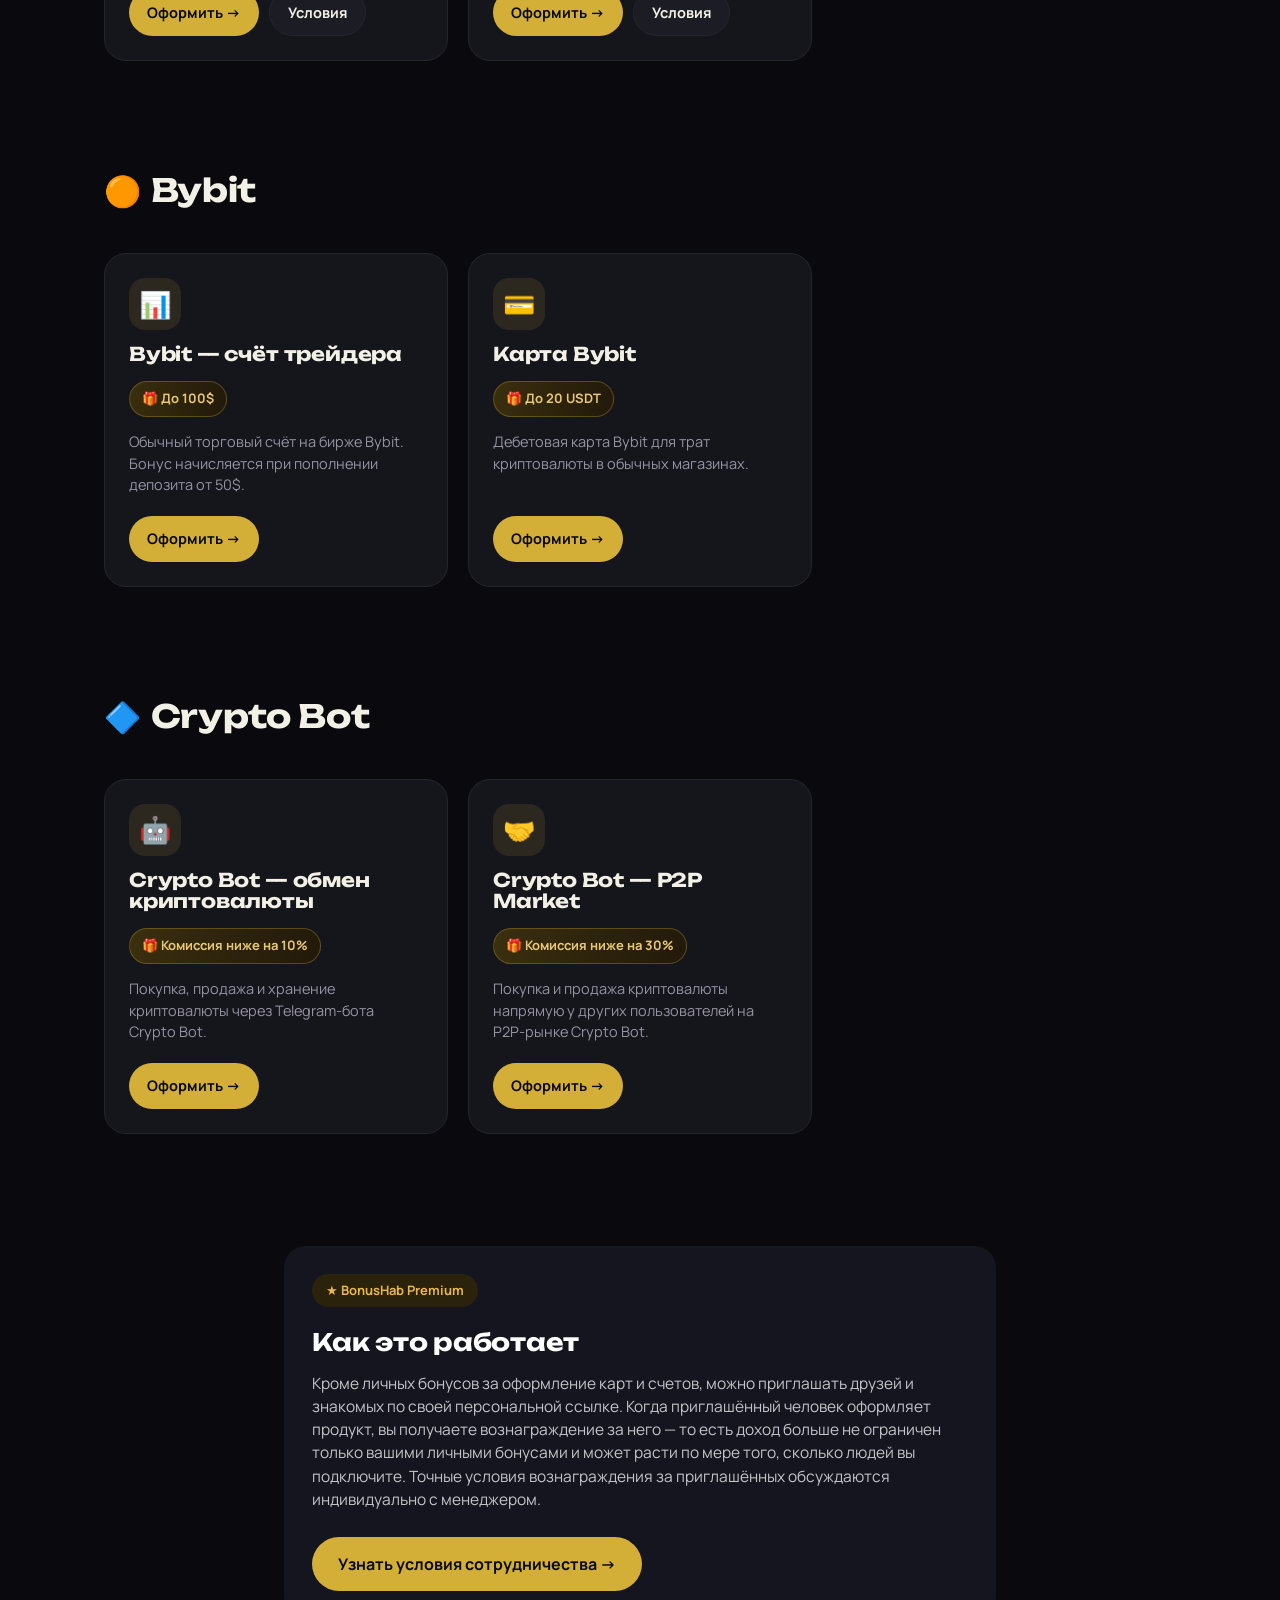
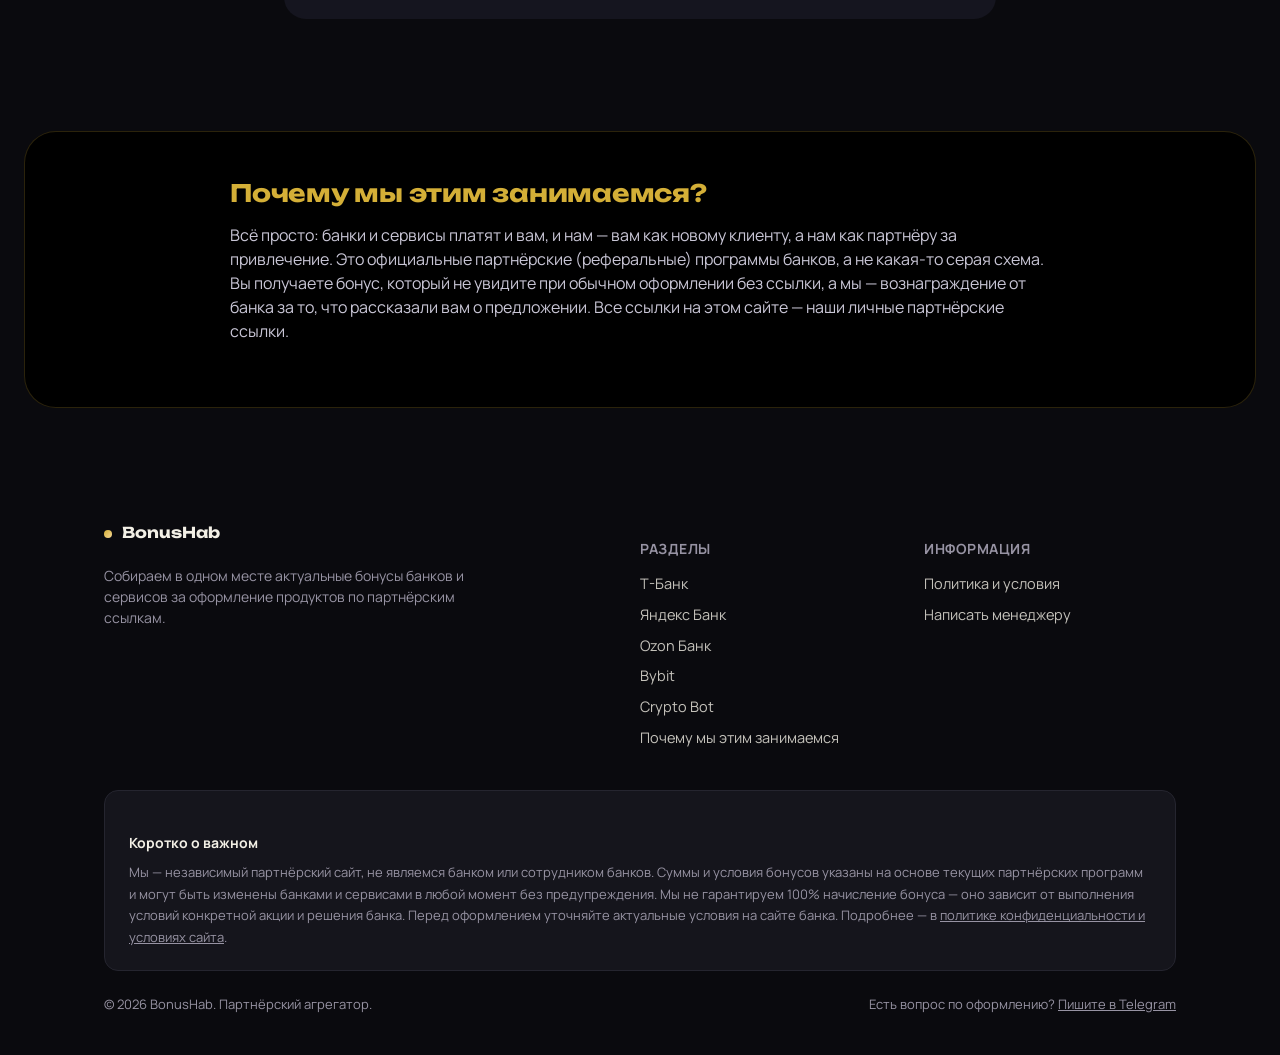
==== commit fd8be8a9: "Update index.html" ====
--- a/index.html
+++ b/index.html
@@ -16,6 +16,8 @@
       <a href="index.html#tbank">Т-Банк</a>
       <a href="index.html#yandex">Яндекс Банк</a>
       <a href="index.html#ozon">Ozon Банк</a>
+      <a href="index.html#bybit">Bybit</a>
+      <a href="index.html#cryptobot">Crypto Bot</a>
       <a href="index.html#premium">Premium</a>
       <a href="index.html#why">Почему мы</a>
     </nav>
@@ -38,27 +40,6 @@
     <h2 class="offers-heading">Доступные предложения:</h2>
     <div class="carousel-wrap">
       <div class="carousel">
-      <a href="#tbank" class="bank-card">
-        <div class="logo-badge"><div class="glow glow-tbank"></div><img src="images/tbank.png" alt="Т-Банк"></div>
-        <h3 style="color:#fff;font-size:16px;margin-bottom:2px;">Т-Банк</h3>
-        <div class="amount">21 500 ₽</div>
-        <div class="amount-cap">суммарно по карте, РКО и инвестициям · + другие предложения</div>
-        <span class="btn-black">Подробнее →</span>
-      </a>
-      <a href="#yandex" class="bank-card">
-        <div class="logo-badge"><div class="glow glow-yandex"></div><img src="images/yandex.png" alt="Яндекс Банк"></div>
-        <h3 style="color:#fff;font-size:16px;margin-bottom:2px;">Яндекс Банк</h3>
-        <div class="amount">3 000 ₽</div>
-        <div class="amount-cap">суммарно по картам и счёту · + другие предложения</div>
-        <span class="btn-black">Подробнее →</span>
-      </a>
-      <a href="#ozon" class="bank-card">
-        <div class="logo-badge"><div class="glow glow-ozon"></div><img src="images/ozon.png" alt="Ozon Банк"></div>
-        <h3 style="color:#fff;font-size:16px;margin-bottom:2px;">Ozon Банк</h3>
-        <div class="amount">5 000 ₽</div>
-        <div class="amount-cap">суммарно по картам и счетам · + другие предложения</div>
-        <span class="btn-black">Подробнее →</span>
-      </a>
       <div class="bank-card premium">
         <div class="logo-badge"><div class="glow glow-premium"></div><span class="mark-premium">★</span></div>
         <h3 style="color:#fff;font-size:16px;margin-bottom:2px;">BonusHab Premium</h3>
@@ -66,6 +47,48 @@
         <div class="amount-cap">возможный доход · приглашай друзей и получай ещё больше</div>
         <a class="btn-black" href="https://t.me/haunterof" target="_blank" rel="noopener">Подробнее →</a>
       </div>
+      <a href="#cryptobot" class="bank-card">
+        <div class="logo-badge"><div class="glow glow-cryptobot"></div><img src="https://todzhinsky.ru/wp-content/uploads/2026/02/novosti-crypto-bot-317207.png" alt="Crypto Bot"></div>
+        <h3 style="color:#fff;font-size:16px;margin-bottom:2px;">Crypto Bot</h3>
+        <div class="amount">-30%</div>
+        <div class="amount-cap">комиссия в P2P (обмен −10%) · + другие предложения</div>
+        <span class="btn-black">Подробнее →</span>
+      </a>
+      <a href="#tbank" class="bank-card">
+        <div class="logo-badge"><div class="glow glow-tbank"></div><img src="images/tbank.png" alt="Т-Банк"></div>
+        <h3 style="color:#fff;font-size:16px;margin-bottom:2px;">Т-Банк</h3>
+        <div class="amount">21 500 ₽</div>
+        <div class="amount-cap">суммарно по карте, РКО и инвестициям · + другие предложения</div>
+        <span class="btn-black">Подробнее →</span>
+      </a>
+      <a href="#yandex" class="bank-card">
+        <div class="logo-badge"><div class="glow glow-yandex"></div><img src="images/yandex.png" alt="Яндекс Банк"></div>
+        <h3 style="color:#fff;font-size:16px;margin-bottom:2px;">Яндекс Банк</h3>
+        <div class="amount">3 000 ₽</div>
+        <div class="amount-cap">суммарно по картам и счёту · + другие предложения</div>
+        <span class="btn-black">Подробнее →</span>
+      </a>
+      <a href="#ozon" class="bank-card">
+        <div class="logo-badge"><div class="glow glow-ozon"></div><img src="images/ozon.png" alt="Ozon Банк"></div>
+        <h3 style="color:#fff;font-size:16px;margin-bottom:2px;">Ozon Банк</h3>
+        <div class="amount">5 000 ₽</div>
+        <div class="amount-cap">суммарно по картам и счетам · + другие предложения</div>
+        <span class="btn-black">Подробнее →</span>
+      </a>
+      <a href="#bybit" class="bank-card">
+        <div class="logo-badge"><div class="glow glow-bybit"></div><img src="https://s3.tradingview.com/userpics/67673943-drEm_big.png" alt="Bybit"></div>
+        <h3 style="color:#fff;font-size:16px;margin-bottom:2px;">Bybit</h3>
+        <div class="amount">100$</div>
+        <div class="amount-cap">на счёт + карта до 20 USDT · + другие предложения</div>
+        <span class="btn-black">Подробнее →</span>
+      </a>
+      <div class="bank-card premium">
+        <div class="logo-badge"><div class="glow glow-premium"></div><span class="mark-premium">★</span></div>
+        <h3 style="color:#fff;font-size:16px;margin-bottom:2px;">BonusHab Premium</h3>
+        <div class="amount">100 000 ₽+</div>
+        <div class="amount-cap">возможный доход · приглашай друзей и получай ещё больше</div>
+        <a class="btn-black" href="https://t.me/haunterof" target="_blank" rel="noopener">Подробнее →</a>
+      </div>
       </div>
     </div>
   </div>
@@ -233,6 +256,60 @@
           <div class="card-actions">
             <a class="btn btn-primary" href="https://ozon.ru/fintech/promo/ref/CKUILR3BC" target="_blank" rel="noopener" data-offer="ozon-pension" data-offer-title="Пенсионная карта Ozon Банк">Оформить →</a>
             <a class="btn btn-ghost" href="offer/ozon-pension.html">Условия</a>
+          </div>
+        </div>
+      </div>
+    </div>
+  </section>
+  <section class="section" id="bybit">
+    <div class="container">
+      <div class="section-head">
+        <h2><span class="group-icon">🟠</span>Bybit</h2>
+      </div>
+      <div class="grid">
+        <div class="card">
+          <div class="icon">📊</div>
+          <h3>Bybit — счёт трейдера</h3>
+          <span class="bonus-pill">🎁 До 100$</span>
+          <p class="desc">Обычный торговый счёт на бирже Bybit. Бонус начисляется при пополнении депозита от 50$.</p>
+          <div class="card-actions">
+            <a class="btn btn-primary" href="https://www.bybit.com/invite?ref=WMBEAWP&medium=referral&utm_campaign=evergreen&share_to=post" target="_blank" rel="noopener" data-offer="bybit-trading" data-offer-title="Bybit — счёт трейдера">Оформить →</a>
+          </div>
+        </div>
+        <div class="card">
+          <div class="icon">💳</div>
+          <h3>Карта Bybit</h3>
+          <span class="bonus-pill">🎁 До 20 USDT</span>
+          <p class="desc">Дебетовая карта Bybit для трат криптовалюты в обычных магазинах.</p>
+          <div class="card-actions">
+            <a class="btn btn-primary" href="https://www.bybit.com/invite?ref=WMBEAWP&medium=referral&utm_campaign=evergreen&share_to=post" target="_blank" rel="noopener" data-offer="bybit-card" data-offer-title="Карта Bybit">Оформить →</a>
+          </div>
+        </div>
+      </div>
+    </div>
+  </section>
+  <section class="section" id="cryptobot">
+    <div class="container">
+      <div class="section-head">
+        <h2><span class="group-icon">🔷</span>Crypto Bot</h2>
+      </div>
+      <div class="grid">
+        <div class="card">
+          <div class="icon">🤖</div>
+          <h3>Crypto Bot — обмен криптовалюты</h3>
+          <span class="bonus-pill">🎁 Комиссия ниже на 10%</span>
+          <p class="desc">Покупка, продажа и хранение криптовалюты через Telegram-бота Crypto Bot.</p>
+          <div class="card-actions">
+            <a class="btn btn-primary" href="https://t.me/send?start=r-1ngaz" target="_blank" rel="noopener" data-offer="cryptobot-exchange" data-offer-title="Crypto Bot — обмен криптовалюты">Оформить →</a>
+          </div>
+        </div>
+        <div class="card">
+          <div class="icon">🤝</div>
+          <h3>Crypto Bot — P2P Market</h3>
+          <span class="bonus-pill">🎁 Комиссия ниже на 30%</span>
+          <p class="desc">Покупка и продажа криптовалюты напрямую у других пользователей на P2P-рынке Crypto Bot.</p>
+          <div class="card-actions">
+            <a class="btn btn-primary" href="https://t.me/send?start=r-1ngaz-market" target="_blank" rel="noopener" data-offer="cryptobot-market" data-offer-title="Crypto Bot — P2P Market">Оформить →</a>
           </div>
         </div>
       </div>
@@ -277,6 +354,8 @@
         <a href="index.html#tbank">Т-Банк</a>
         <a href="index.html#yandex">Яндекс Банк</a>
         <a href="index.html#ozon">Ozon Банк</a>
+        <a href="index.html#bybit">Bybit</a>
+        <a href="index.html#cryptobot">Crypto Bot</a>
         <a href="index.html#why">Почему мы этим занимаемся</a>
       </div>
       <div>
--- a/style.css
+++ b/style.css
@@ -251,11 +251,11 @@
 .carousel{
   display:flex;gap:20px;overflow-x:auto;scroll-snap-type:x mandatory;
   padding:6px 2px 18px;cursor:grab;
-  scrollbar-width:thin;
+  scrollbar-width:none;      /* Firefox: скрыть полосу прокрутки */
+  -ms-overflow-style:none;   /* Edge/IE: скрыть полосу прокрутки */
 }
 .carousel.dragging{cursor:grabbing;user-select:none;}
-.carousel::-webkit-scrollbar{height:6px;}
-.carousel::-webkit-scrollbar-thumb{background:rgba(212,175,55,.3);border-radius:10px;}
+.carousel::-webkit-scrollbar{display:none;height:0;}  /* Chrome/Safari: скрыть полосу прокрутки */
 
 .bank-card{
   scroll-snap-align:start;flex:0 0 250px;
@@ -276,6 +276,8 @@
 .glow-tbank{background:#FFDD2D;}
 .glow-yandex{background:#B721FF;}
 .glow-premium{background:#D4AF37;}
+.glow-bybit{background:#F7A600;}
+.glow-cryptobot{background:#2C9CDB;}
 .mark-premium{position:relative;z-index:1;font-size:28px;color:var(--primary);}
 
 .bank-card .amount{font-family:'Unbounded',sans-serif;font-weight:800;font-size:34px;color:#fff;}
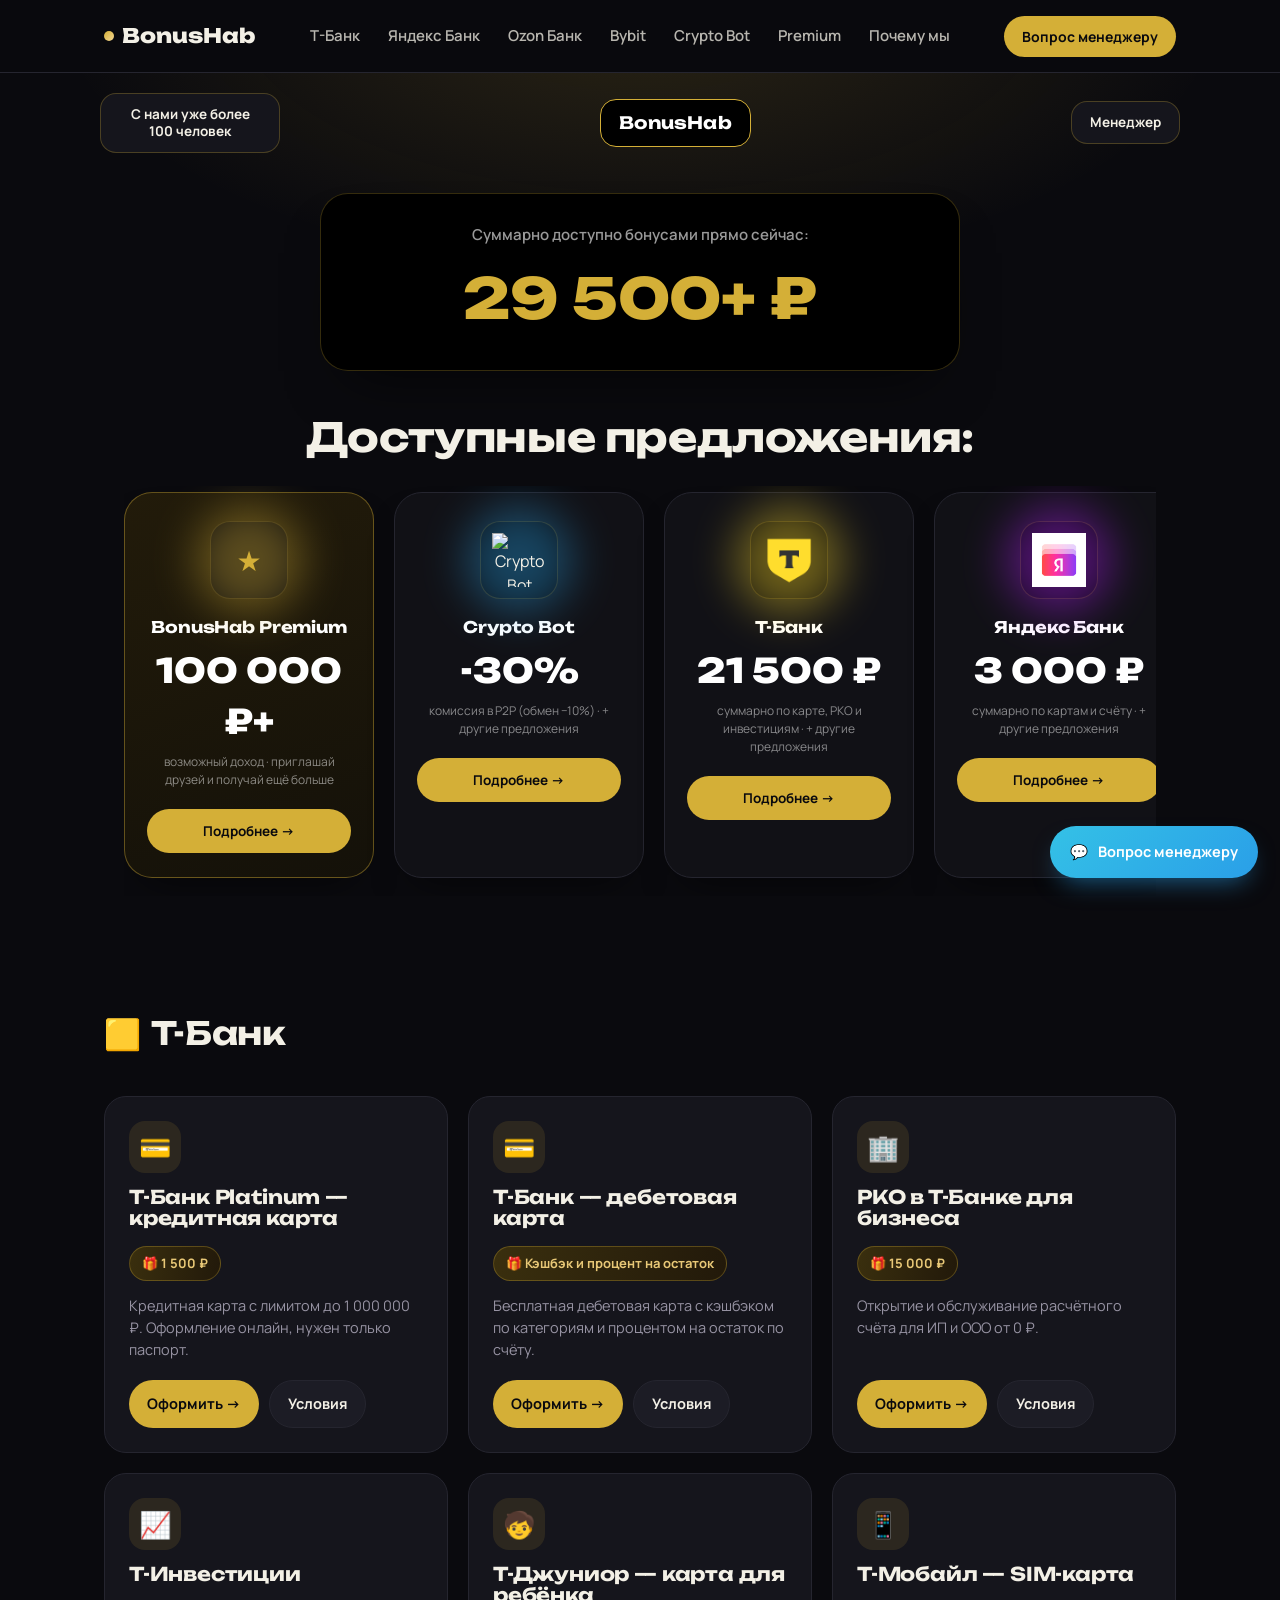
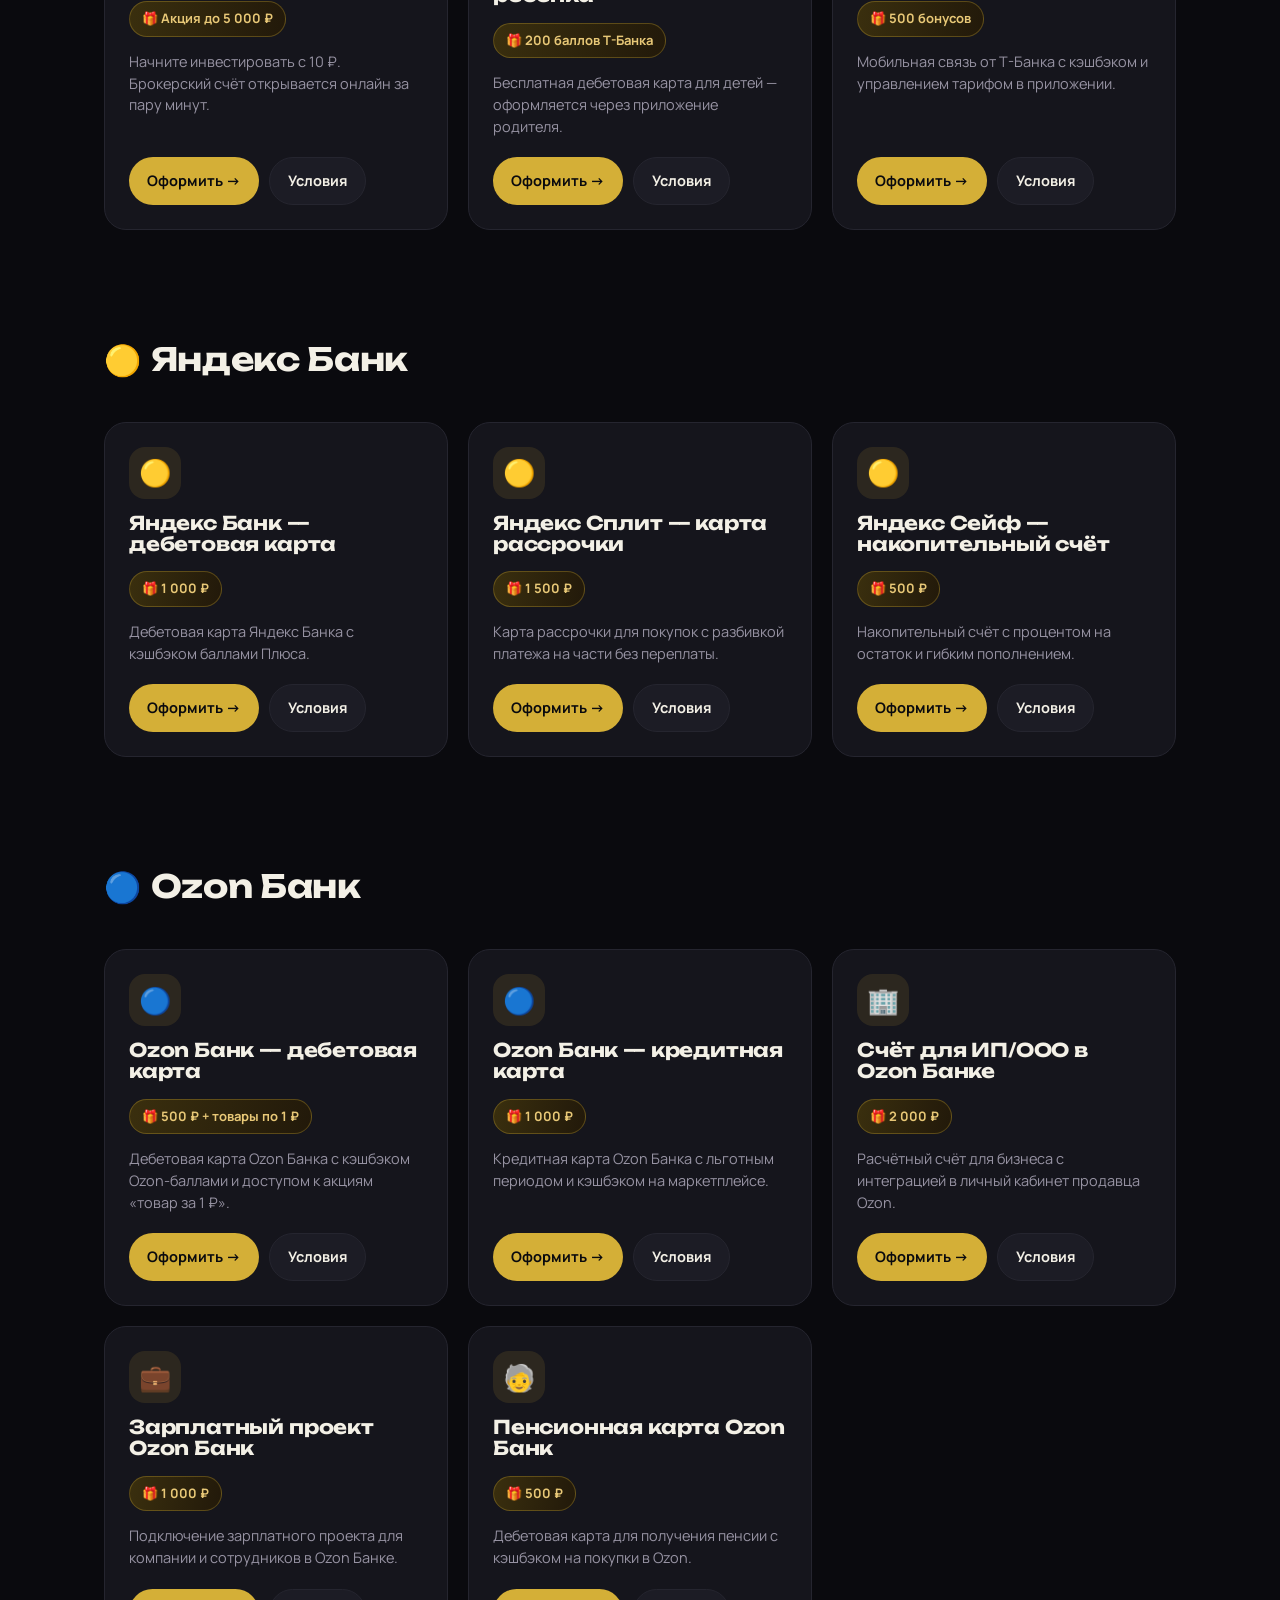
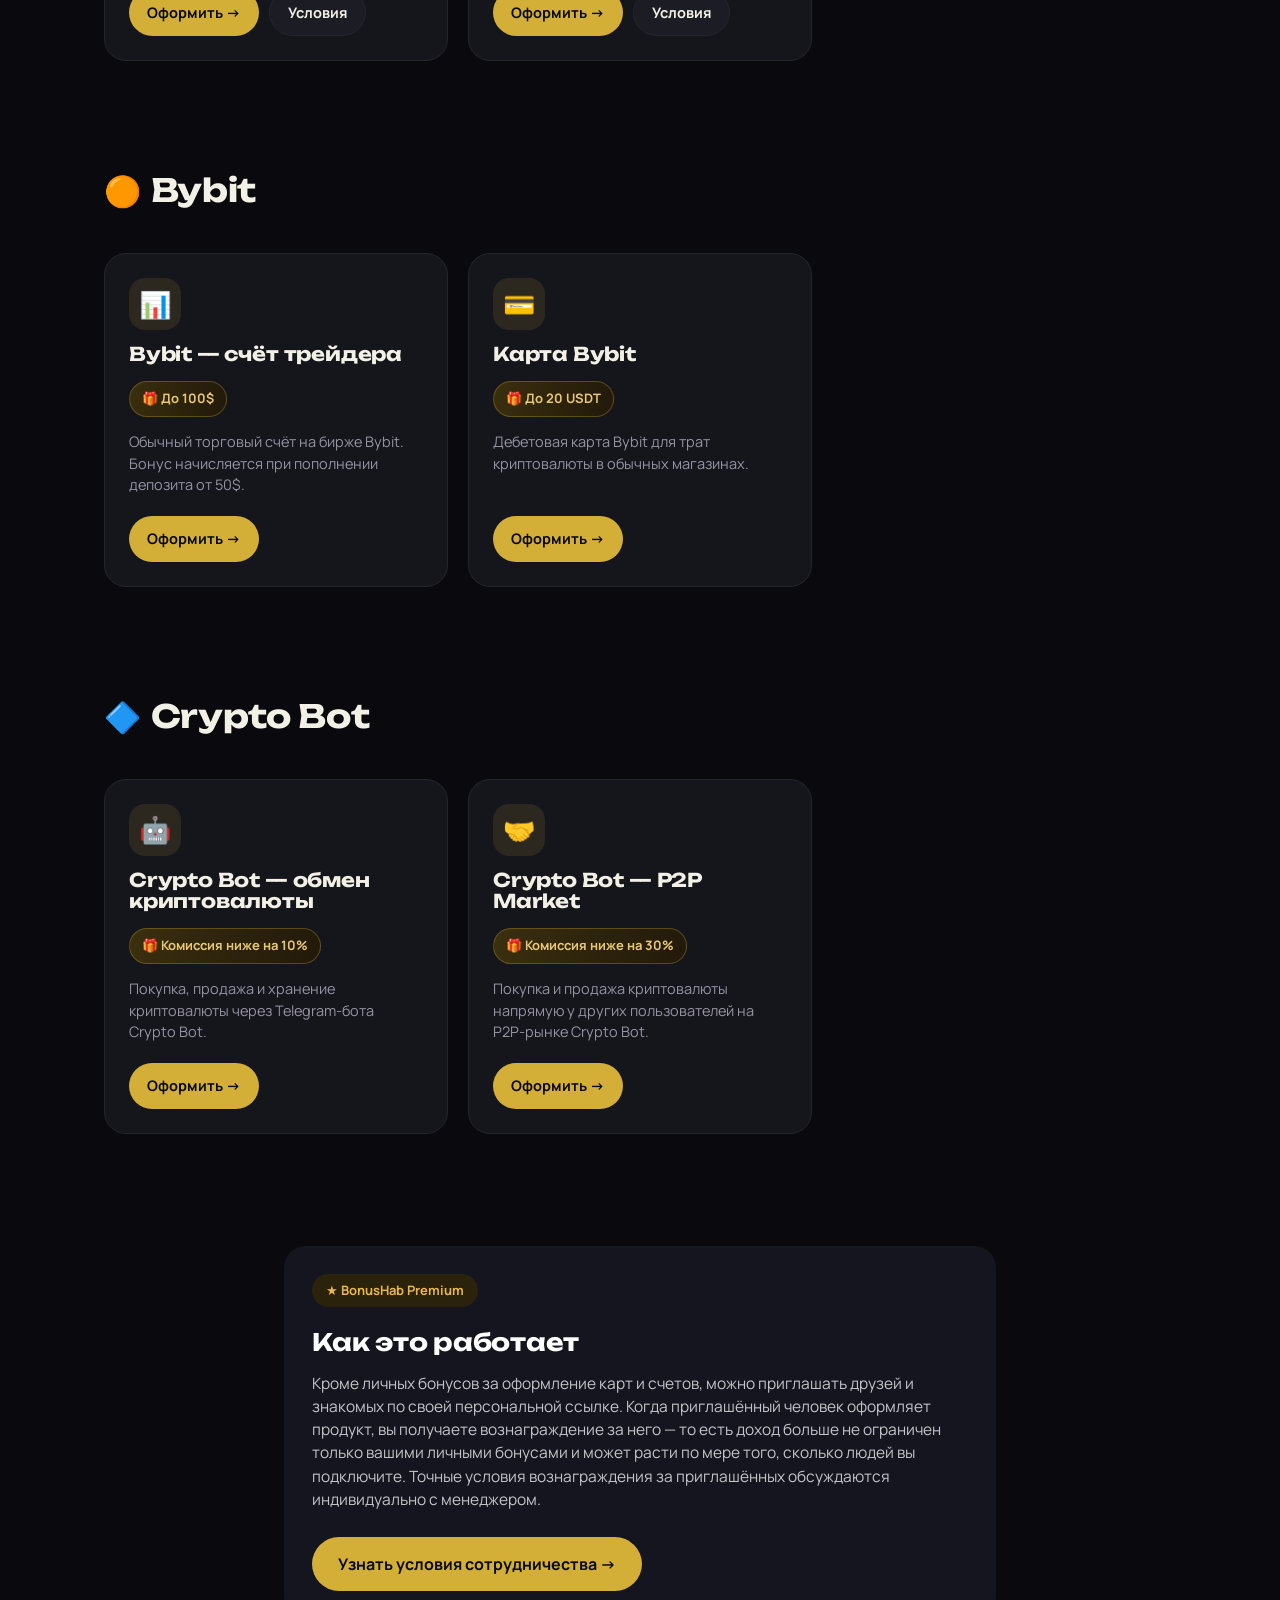
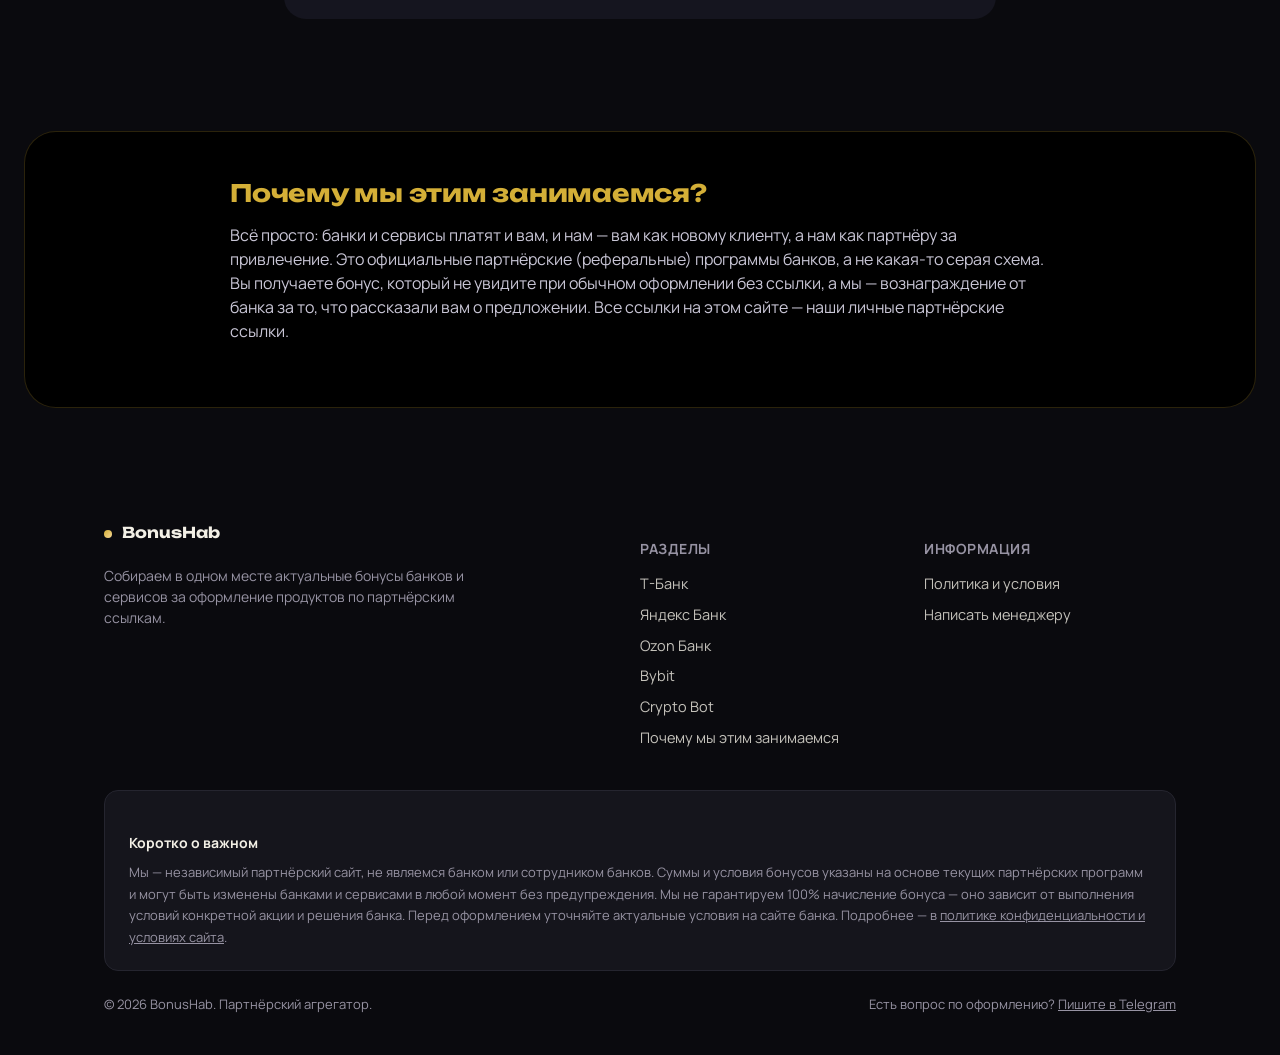
==== commit 2e7c9a3f: "Update Telegram link with a label span" ====
--- a/index.html
+++ b/index.html
@@ -378,7 +378,7 @@
     </div>
   </div>
 </footer>
-<a class="tg-float" href="https://t.me/haunterof" target="_blank" rel="noopener">💬 Вопрос менеджеру</a>
+<a class="tg-float" href="https://t.me/haunterof" target="_blank" rel="noopener">💬 <span class="tg-label">Вопрос менеджеру</span></a>
 <script src="script.js"></script>
 
 </body>
